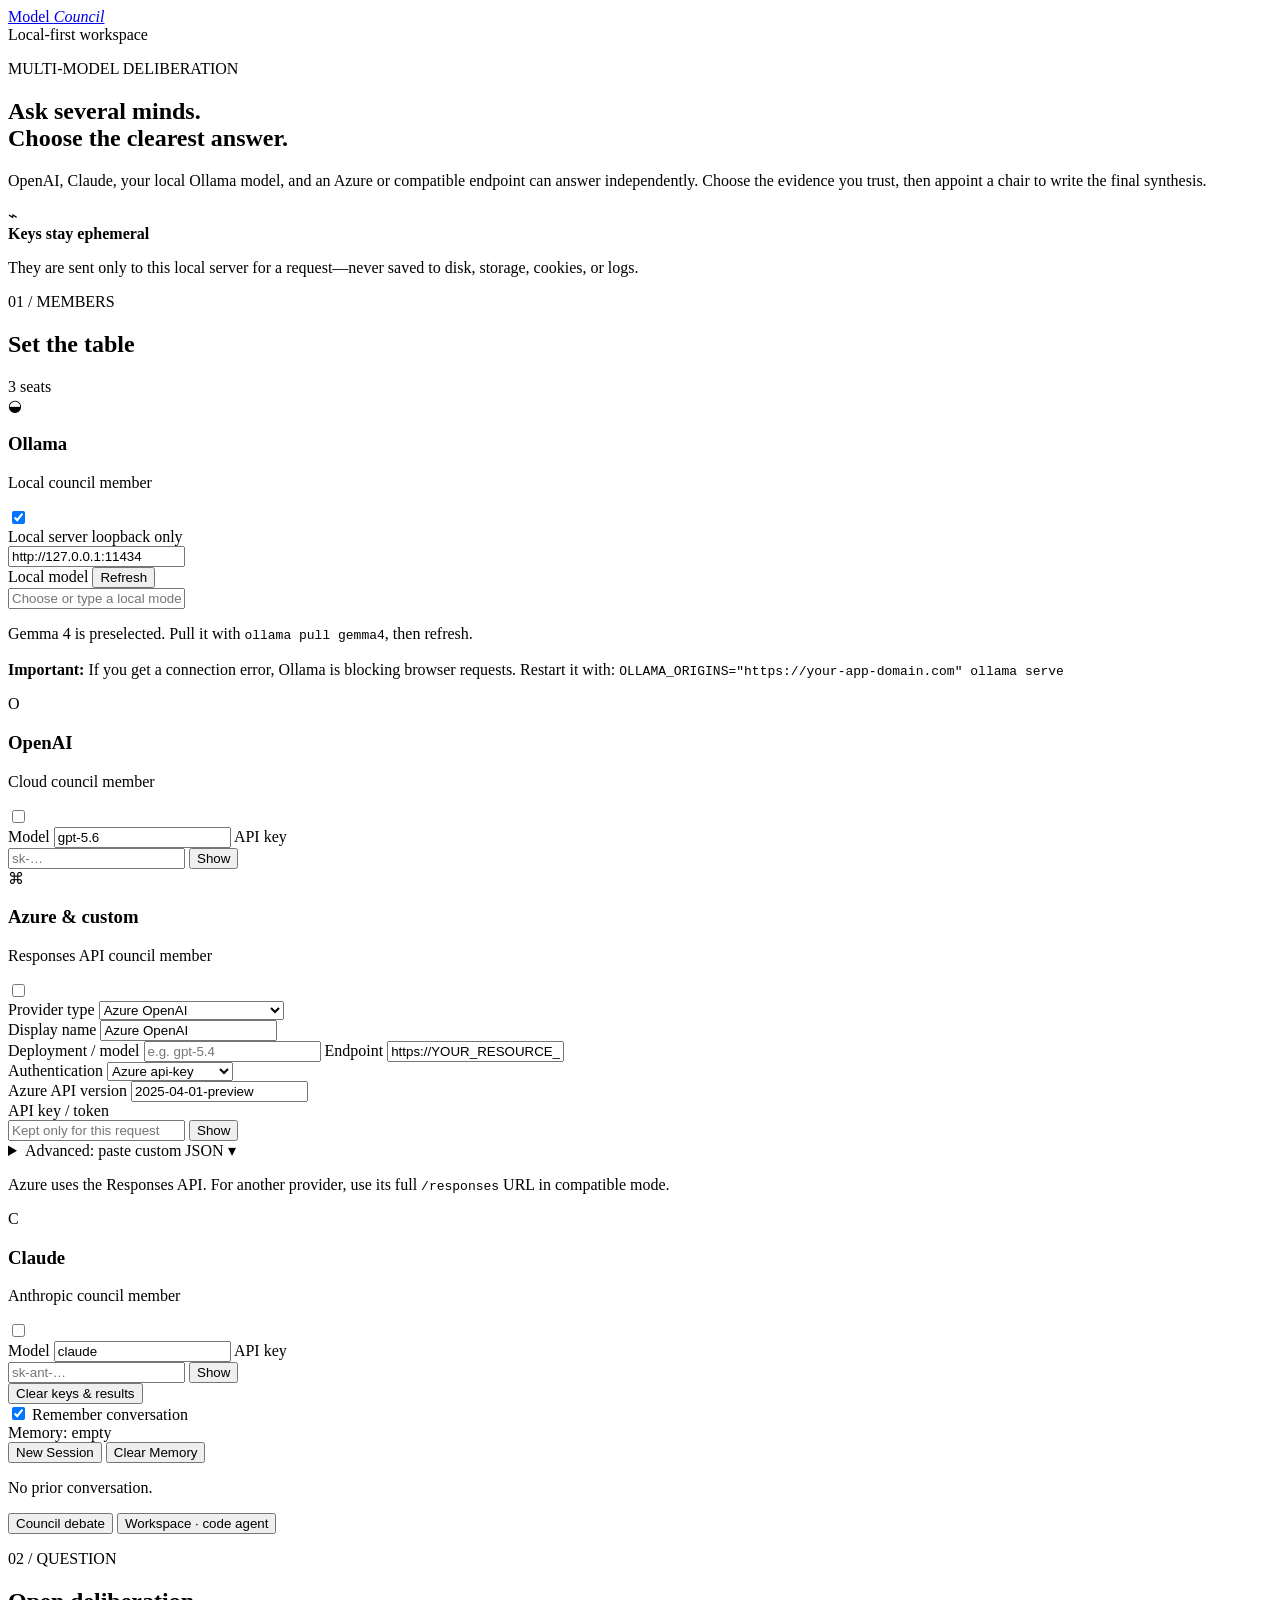
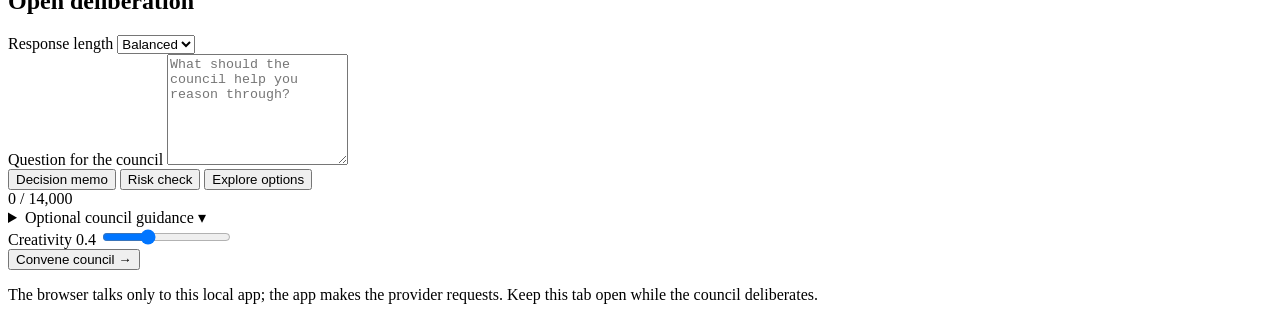
==== app/static/index.html @ 9ee93952 "Added workspace model where a local code agent edits a repo with human approval" ====
<!doctype html>
<html lang="en">
  <head>
    <meta charset="utf-8" />
    <meta name="viewport" content="width=device-width, initial-scale=1" />
    <meta
      name="description"
      content="Ask OpenAI, Claude, Ollama, and Azure or compatible Responses API models for independent answers, then let a chair synthesize them."
    />
    <title>Model Council</title>
    <link rel="stylesheet" href="/styles.css" />
  </head>
  <body>
    <div class="ambient ambient-one" aria-hidden="true"></div>
    <div class="ambient ambient-two" aria-hidden="true"></div>

    <main class="shell">
      <header class="topbar">
        <a class="brand" href="/" aria-label="Model Council home">
          <span class="brand-mark" aria-hidden="true">
            <span></span><span></span><span></span>
          </span>
          <span>Model <em>Council</em></span>
        </a>
        <div class="local-badge">
          <span class="pulse" aria-hidden="true"></span>
          Local-first workspace
        </div>
      </header>

      <section class="hero" aria-labelledby="page-title">
        <div>
          <p class="eyebrow">MULTI-MODEL DELIBERATION</p>
          <h1 id="page-title">Ask several minds.<br /><span>Choose the clearest answer.</span></h1>
          <p class="lede">
            OpenAI, Claude, your local Ollama model, and an Azure or compatible endpoint can answer independently. Choose the evidence you trust, then appoint a chair to write the final synthesis.
          </p>
        </div>
        <aside class="privacy-note" aria-label="Key handling notice">
          <span class="privacy-icon" aria-hidden="true">⌁</span>
          <div>
            <strong>Keys stay ephemeral</strong>
            <p>They are sent only to this local server for a request—never saved to disk, storage, cookies, or logs.</p>
          </div>
        </aside>
      </section>

      <section class="workspace" aria-label="Council workspace">
        <aside class="setup-panel">
          <div class="panel-heading">
            <div>
              <p class="eyebrow">01 / MEMBERS</p>
              <h2>Set the table</h2>
            </div>
            <span class="member-count" id="member-count">3 seats</span>
          </div>

          <div class="provider-stack">

            <article class="provider-card provider-ollama" data-provider-card="ollama">
              <div class="provider-head">
                <div class="provider-title">
                  <span class="provider-glyph ollama-glyph" aria-hidden="true">◒</span>
                  <div>
                    <h3>Ollama</h3>
                    <p>Local council member</p>
                  </div>
                </div>
                <label class="switch" aria-label="Enable Ollama">
                  <input id="ollama-enabled" type="checkbox" checked />
                  <span></span>
                </label>
              </div>
              <div class="inline-label-row">
                <label class="field-label" for="ollama-base-url">Local server</label>
                <span class="local-only">loopback only</span>
              </div>
              <input
                id="ollama-base-url"
                class="field-input field-input-small"
                value="http://127.0.0.1:11434"
                maxlength="300"
                inputmode="url"
                autocapitalize="off"
                spellcheck="false"
              />
              <div class="inline-label-row model-row">
                <label class="field-label" for="ollama-model">Local model</label>
                <button id="refresh-ollama" class="quiet-button" type="button">Refresh</button>
              </div>
              <input
                id="ollama-model"
                class="field-input"
                list="ollama-model-options"
                placeholder="Choose or type a local model"
                maxlength="200"
                autocapitalize="off"
                spellcheck="false"
              />
              <datalist id="ollama-model-options"></datalist>
              <p id="ollama-status" class="connection-note">
                Gemma 4 is preselected. Pull it with <code>ollama pull gemma4</code>, then refresh.<br><br>
                <strong>Important:</strong> If you get a connection error, Ollama is blocking browser requests. 
                Restart it with: <code>OLLAMA_ORIGINS="https://your-app-domain.com" ollama serve</code>
              </p>
            </article>
            <article class="provider-card provider-openai" data-provider-card="openai">
              <div class="provider-head">
                <div class="provider-title">
                  <span class="provider-glyph openai-glyph" aria-hidden="true">O</span>
                  <div>
                    <h3>OpenAI</h3>
                    <p>Cloud council member</p>
                  </div>
                </div>
                <label class="switch" aria-label="Enable OpenAI">
                  <input id="openai-enabled" type="checkbox" />
                  <span></span>
                </label>
              </div>
              <label class="field-label" for="openai-model">Model</label>
              <input id="openai-model" class="field-input" value="gpt-5.6" maxlength="200" spellcheck="false" />
              <label class="field-label" for="openai-key">API key</label>
              <div class="secret-field">
                <input
                  id="openai-key"
                  class="field-input"
                  type="password"
                  placeholder="sk-…"
                  autocomplete="off"
                  autocapitalize="off"
                  spellcheck="false"
                />
                <button class="reveal-secret" type="button" data-reveal="openai-key" aria-label="Show OpenAI API key">Show</button>
              </div>
            </article>

            <article class="provider-card provider-custom" data-provider-card="custom">
              <div class="provider-head">
                <div class="provider-title">
                  <span class="provider-glyph custom-glyph" aria-hidden="true">⌘</span>
                  <div>
                    <h3>Azure &amp; custom</h3>
                    <p>Responses API council member</p>
                  </div>
                </div>
                <label class="switch" aria-label="Enable Azure or custom provider">
                  <input id="custom-enabled" type="checkbox" />
                  <span></span>
                </label>
              </div>
              <div class="two-field-row">
                <div>
                  <label class="field-label" for="custom-mode">Provider type</label>
                  <select id="custom-mode" class="field-input">
                    <option value="azure">Azure OpenAI</option>
                    <option value="responses">Compatible Responses API</option>
                  </select>
                </div>
                <div>
                  <label class="field-label" for="custom-label">Display name</label>
                  <input id="custom-label" class="field-input" value="Azure OpenAI" maxlength="80" spellcheck="false" />
                </div>
              </div>
              <label class="field-label" for="custom-model">Deployment / model</label>
              <input id="custom-model" class="field-input" placeholder="e.g. gpt-5.4" maxlength="200" spellcheck="false" />
              <label class="field-label" for="custom-endpoint">Endpoint</label>
              <input
                id="custom-endpoint"
                class="field-input field-input-small"
                value="https://YOUR_RESOURCE_NAME.openai.azure.com/openai"
                maxlength="600"
                inputmode="url"
                autocapitalize="off"
                spellcheck="false"
              />
              <div class="two-field-row">
                <div>
                  <label class="field-label" for="custom-auth-type">Authentication</label>
                  <select id="custom-auth-type" class="field-input">
                    <option value="api-key">Azure api-key</option>
                    <option value="bearer">Bearer token</option>
                    <option value="none">No authentication</option>
                  </select>
                </div>
                <div>
                  <label class="field-label" for="custom-api-version">Azure API version</label>
                  <input id="custom-api-version" class="field-input" value="2025-04-01-preview" maxlength="120" spellcheck="false" />
                </div>
              </div>
              <label class="field-label" for="custom-key">API key / token</label>
              <div class="secret-field">
                <input id="custom-key" class="field-input" type="password" placeholder="Kept only for this request" autocomplete="off" autocapitalize="off" spellcheck="false" />
                <button class="reveal-secret" type="button" data-reveal="custom-key" aria-label="Show custom API key">Show</button>
              </div>
              <details class="custom-json">
                <summary>Advanced: paste custom JSON <span>▾</span></summary>
                <p>Apply an endpoint configuration with optional <code>headers</code> and <code>query_params</code>. It replaces the fields above only in this tab.</p>
                <textarea id="custom-json" class="guidance-textarea" rows="9" spellcheck="false" placeholder='{
  "label": "Azure production",
  "mode": "azure",
  "model": "my-deployment",
  "endpoint": "https://my-resource.openai.azure.com/openai",
  "auth_type": "api-key",
  "api_key": "",
  "query_params": { "api-version": "2025-04-01-preview" },
  "headers": {}
}'></textarea>
                <button id="apply-custom-json" class="quiet-button" type="button">Apply JSON configuration</button>
              </details>
              <p id="custom-status" class="connection-note">Azure uses the Responses API. For another provider, use its full <code>/responses</code> URL in compatible mode.</p>
            </article>

            <article class="provider-card provider-claude" data-provider-card="anthropic">
              <div class="provider-head">
                <div class="provider-title">
                  <span class="provider-glyph claude-glyph" aria-hidden="true">C</span>
                  <div>
                    <h3>Claude</h3>
                    <p>Anthropic council member</p>
                  </div>
                </div>
                <label class="switch" aria-label="Enable Claude">
                  <input id="anthropic-enabled" type="checkbox" />
                  <span></span>
                </label>
              </div>
              <label class="field-label" for="anthropic-model">Model</label>
              <input id="anthropic-model" class="field-input" value="claude" maxlength="200" spellcheck="false" />
              <label class="field-label" for="anthropic-key">API key</label>
              <div class="secret-field">
                <input
                  id="anthropic-key"
                  class="field-input"
                  type="password"
                  placeholder="sk-ant-…"
                  autocomplete="off"
                  autocapitalize="off"
                  spellcheck="false"
                />
                <button class="reveal-secret" type="button" data-reveal="anthropic-key" aria-label="Show Claude API key">Show</button>
              </div>
            </article>

          </div>

          <button id="clear-session" class="clear-button" type="button">Clear keys &amp; results</button>

          <div class="memory-panel">
            <div class="memory-header">
              <div class="memory-toggle-wrapper">
                <label class="switch" aria-label="Enable conversation memory">
                  <input id="memory-enabled" type="checkbox" checked />
                  <span></span>
                </label>
                <span class="memory-toggle-label">Remember conversation</span>
              </div>
              <span id="memory-badge" class="memory-badge">Memory: empty</span>
            </div>
            <div class="memory-actions">
              <button id="new-session-btn" class="quiet-button" type="button">New Session</button>
              <button id="clear-memory-btn" class="quiet-button" type="button">Clear Memory</button>
            </div>
            <div id="memory-history" class="memory-history">
              <p class="muted">No prior conversation.</p>
            </div>
          </div>
        </aside>

        <section class="deliberation-panel">
          <div class="mode-tabs" role="tablist" aria-label="Workspace mode">
            <button id="mode-council" class="mode-tab is-active" type="button" role="tab" aria-selected="true">Council debate</button>
            <button id="mode-workspace" class="mode-tab" type="button" role="tab" aria-selected="false">Workspace · code agent</button>
          </div>

          <div id="council-mode">
          <div class="panel-heading prompt-heading">
            <div>
              <p class="eyebrow">02 / QUESTION</p>
              <h2>Open deliberation</h2>
            </div>
            <div class="response-controls">
              <label for="response-length">Response length</label>
              <select id="response-length" aria-label="Response length">
                <option value="700">Brief</option>
                <option value="1200" selected>Balanced</option>
                <option value="2200">Detailed</option>
              </select>
            </div>
          </div>

          <label class="sr-only" for="question">Question for the council</label>
          <textarea
            id="question"
            rows="7"
            maxlength="14000"
            placeholder="What should the council help you reason through?"
          ></textarea>
          <div class="composer-meta">
            <div class="prompt-ideas" aria-label="Prompt ideas">
              <button class="idea-chip" type="button" data-prompt="Compare the strongest arguments for and against this decision, then recommend a path.">Decision memo</button>
              <button class="idea-chip" type="button" data-prompt="Identify the risks, assumptions, and blind spots in this plan.">Risk check</button>
              <button class="idea-chip" type="button" data-prompt="Generate three approaches, compare their trade-offs, and suggest the best fit.">Explore options</button>
            </div>
            <span id="question-count">0 / 14,000</span>
          </div>

          <details class="guidance">
            <summary>Optional council guidance <span>▾</span></summary>
            <label class="sr-only" for="system-prompt">Optional council guidance</label>
            <textarea
              id="system-prompt"
              class="guidance-textarea"
              rows="3"
              maxlength="4000"
              placeholder="For example: focus on practical trade-offs, cite uncertainty, and write for an engineering leader."
            ></textarea>
          </details>

          <div class="action-row">
            <div class="creativity-control">
              <label for="temperature">Creativity <output id="temperature-value" for="temperature">0.4</output></label>
              <input id="temperature" type="range" min="0" max="1.2" step="0.1" value="0.4" />
            </div>
            <button id="cancel-council" class="danger-button" type="button" hidden>
                <span class="stop-icon" aria-hidden="true"></span>
                <span class="button-label">Stop council</span>
            </button>
            <button id="ask-council" class="primary-button" type="button">
              <span class="button-label">Convene council</span>
              <span class="button-arrow" aria-hidden="true">→</span>
            </button>
          </div>
          <p class="local-disclosure">The browser talks only to this local app; the app makes the provider requests. Keep this tab open while the council deliberates.</p>

          <section id="results-section" class="results-section" aria-live="polite" hidden>
            <div class="results-heading">
              <div>
                <p class="eyebrow">03 / TESTIMONY</p>
                <h2>Independent answers</h2>
              </div>
              <span id="round-time" class="round-time"></span>
            </div>
            <div id="member-results" class="member-results"></div>

            <section id="synthesis-section" class="synthesis-section" hidden>
              <div class="synthesis-heading">
                <div>
                  <p class="eyebrow">04 / CHAIR</p>
                  <h2>Write the synthesis</h2>
                  <p>Selected testimony is passed to the chair as reference material, not instructions.</p>
                </div>
                <div class="chair-controls">
                  <label for="moderator">Chair</label>
                  <select id="moderator" aria-label="Select the council chair"></select>
                  <button id="synthesize" class="secondary-button" type="button">Synthesize</button>
                </div>
              </div>
              <p id="selection-note" class="selection-note"></p>
              <article id="final-answer" class="final-answer" hidden>
                <div class="final-answer-head">
                  <div>
                    <span class="final-kicker">COUNCIL FINDING</span>
                    <h3 id="final-title">Final synthesis</h3>
                  </div>
                  <div class="footer-actions">
                    <button id="expand-final" class="expand-button" type="button">Expand</button>
                    <button id="copy-final" class="copy-button" type="button">Copy</button>
                  </div>
                </div>
                <p id="final-meta" class="result-meta"></p>
                <div id="final-text" class="answer-text"></div>
              </article>
            </section>
          </section>
          </div><!-- /council-mode -->

          <div id="workspace-mode" hidden>
            <div class="panel-heading prompt-heading">
              <div>
                <p class="eyebrow">02 / WORKSPACE</p>
                <h2>On-device code agent</h2>
              </div>
              <div class="root-picker">
                <label class="root-picker-label" for="workspace-root-select">Root</label>
                <select id="workspace-root-select" class="root-select" title="Sandboxed workspace root"></select>
              </div>
            </div>
            <p class="workspace-disclosure">
              A local Ollama model explores the sandboxed folder below and writes code. Every
              file change and every command waits for your explicit approval, and
              <strong>Stop</strong> halts the run at the next step boundary.
            </p>

            <div class="workspace-grid">
              <div class="workspace-files">
                <div class="workspace-files-bar">
                  <button id="load-tree" class="quiet-button" type="button">Load file tree</button>
                  <input
                    id="workspace-search"
                    class="field-input field-input-small"
                    placeholder="Search the codebase…"
                    maxlength="300"
                    autocapitalize="off"
                    spellcheck="false"
                  />
                  <button id="run-search" class="quiet-button" type="button">Find</button>
                </div>
                <div id="workspace-tree" class="workspace-tree" aria-label="File tree">
                  <p class="muted">No file tree loaded yet.</p>
                </div>
                <div id="file-viewer" class="file-viewer" hidden>
                  <div class="file-viewer-head">
                    <span id="file-viewer-path" class="file-viewer-path"></span>
                    <span id="file-viewer-meta" class="file-viewer-meta"></span>
                  </div>
                  <pre id="file-viewer-code" class="file-viewer-code" tabindex="0"></pre>
                </div>
              </div>

              <div class="workspace-task">
                <label class="field-label" for="code-task">Task for the coder agent</label>
                <textarea
                  id="code-task"
                  rows="4"
                  maxlength="14000"
                  placeholder="e.g. Add a workspace stats endpoint that returns file count and total lines, with a pytest test."
                ></textarea>
                <div class="workspace-task-meta">
                  <label class="agent-steps-label" for="agent-max-steps">Max steps
                    <select id="agent-max-steps" class="field-input">
                      <option value="10">10</option>
                      <option value="20" selected>20</option>
                      <option value="30">30</option>
                      <option value="40">40</option>
                    </select>
                  </label>
                  <span class="muted">Uses your local Ollama model — pick one in the members panel (e.g. <code>qwen3-coder:30b</code>).</span>
                </div>
                <div class="action-row">
                  <button id="cancel-agent" class="danger-button" type="button" hidden>
                    <span class="stop-icon" aria-hidden="true"></span>
                    <span class="button-label">Stop agent</span>
                  </button>
                  <button id="run-agent" class="primary-button" type="button">
                    <span class="button-label">Run coder agent</span>
                    <span class="button-arrow" aria-hidden="true">→</span>
                  </button>
                </div>

                <section id="agent-activity" class="agent-activity" aria-live="polite" hidden>
                  <div class="agent-activity-head">
                    <div>
                      <p class="eyebrow">03 / AGENT RUN</p>
                      <h3 id="agent-run-title">Agent run</h3>
                    </div>
                    <span id="agent-status" class="result-status status-pending">Working</span>
                  </div>
                  <details id="agent-stream" class="agent-stream">
                    <summary>Raw model output <span>▾</span></summary>
                    <pre id="agent-stream-text" class="agent-stream-text"></pre>
                  </details>
                  <div id="agent-feed" class="agent-feed"></div>
                  <div id="agent-summary-card" class="final-answer agent-summary" hidden>
                    <span class="final-kicker">AGENT RESULT</span>
                    <div id="agent-summary-text" class="answer-text"></div>
                  </div>
                </section>
              </div>
            </div>
          </div><!-- /workspace-mode -->
        </section>
      </section>
    </main>

    <div id="toast" class="toast" role="status" aria-live="polite" hidden></div>

    <!-- Expand Modal -->
    <div id="expand-modal" class="modal-overlay" hidden>
      <div class="modal-content">
        <div class="modal-header">
          <div>
            <span class="final-kicker" id="modal-kicker"></span>
            <h3 id="modal-title"></h3>
          </div>
          <div class="footer-actions">
            <button id="modal-copy" class="copy-button" type="button">Copy</button>
            <button id="modal-close" class="copy-button" type="button">Close</button>
          </div>
        </div>
        <p id="modal-meta" class="result-meta"></p>
        <div id="modal-text" class="answer-text modal-text-body"></div>
      </div>
    </div>

    <template id="member-template">
      <article class="member-result">
        <div class="member-result-head">
          <div class="member-name-row">
            <span class="member-dot" aria-hidden="true"></span>
            <div>
              <h3 class="member-name"></h3>
              <p class="member-model"></p>
            </div>
          </div>
          <span class="result-status"></span>
        </div>
        <div class="member-result-body">
          <p class="result-meta"></p>
          <div class="answer-text"></div>
          <p class="result-detail"></p>
        </div>
        <footer class="member-result-footer">
          <label class="include-control">
            <input class="include-member" type="checkbox" />
            <span>Include in synthesis</span>
          </label>
          <div class="footer-actions">
            <button class="expand-button" type="button">Expand</button>
            <button class="copy-button" type="button">Copy</button>
          </div>
        </footer>
      </article>
    </template>

    <script src="/app.js" defer></script>
  </body>
</html>
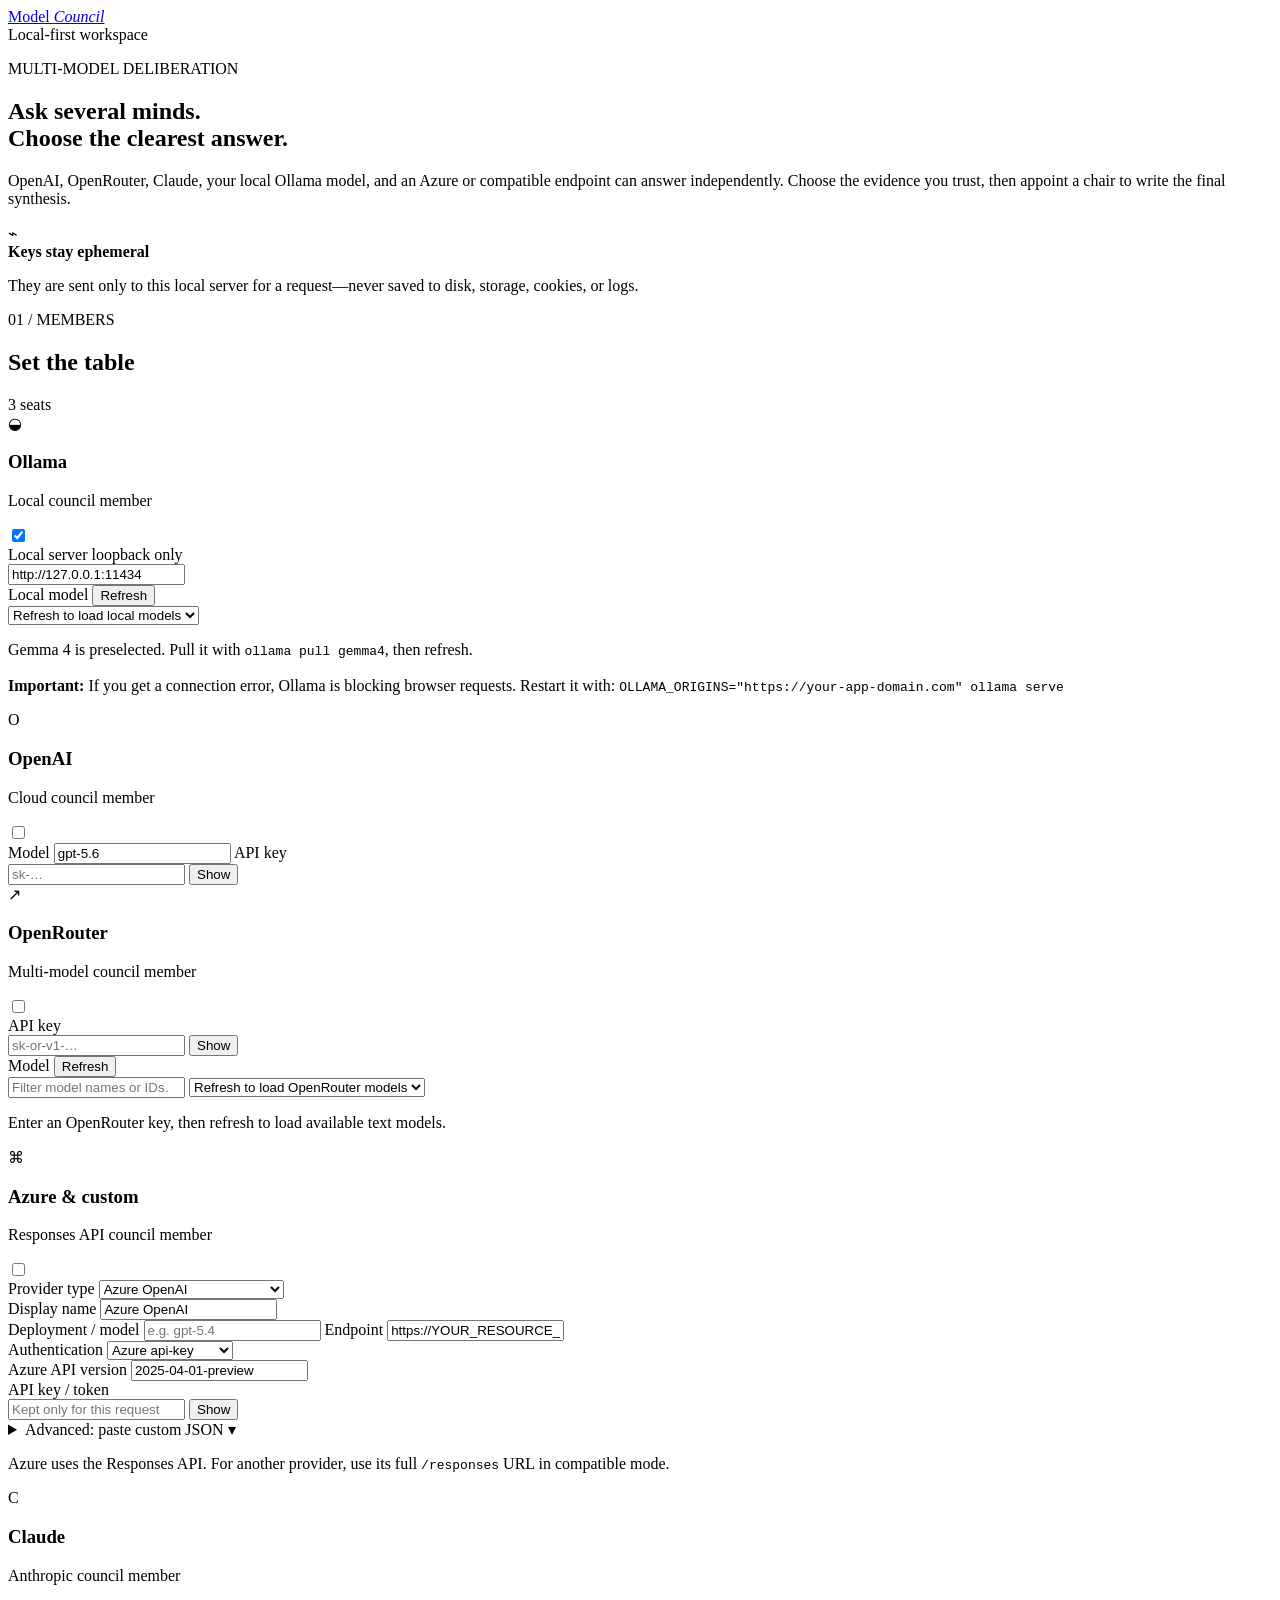
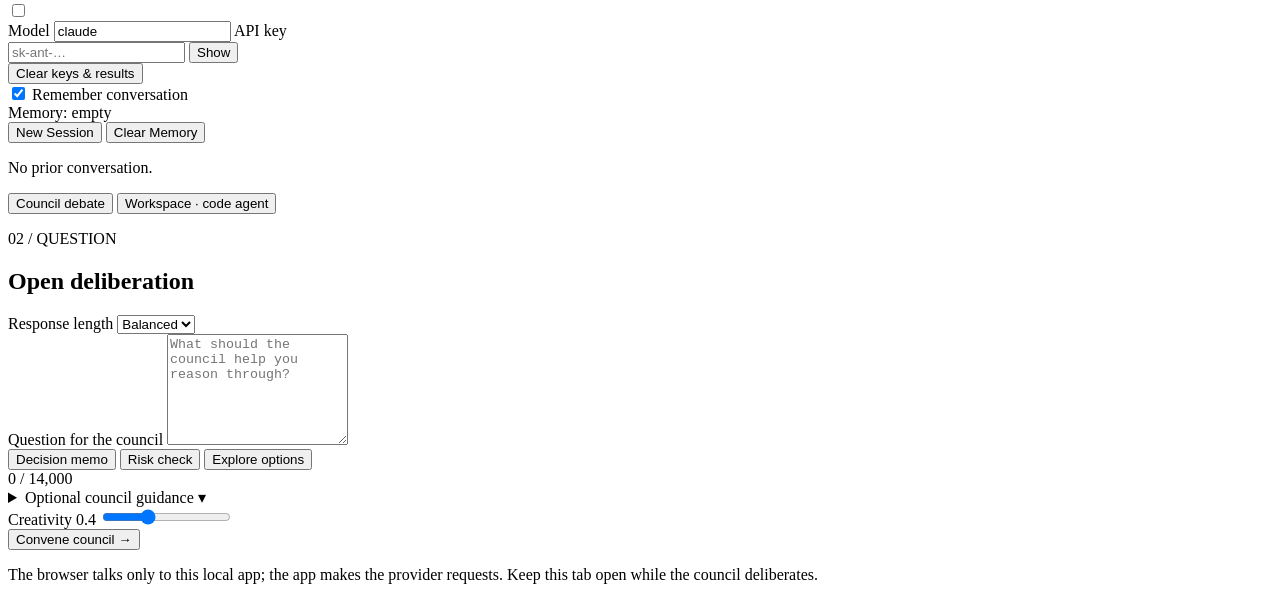
==== commit e70c2dbc: "Improve workspace UI and expanded provider support i.e openrouter" ====
--- a/app/static/index.html
+++ b/app/static/index.html
@@ -33,7 +33,7 @@
           <p class="eyebrow">MULTI-MODEL DELIBERATION</p>
           <h1 id="page-title">Ask several minds.<br /><span>Choose the clearest answer.</span></h1>
           <p class="lede">
-            OpenAI, Claude, your local Ollama model, and an Azure or compatible endpoint can answer independently. Choose the evidence you trust, then appoint a chair to write the final synthesis.
+            OpenAI, OpenRouter, Claude, your local Ollama model, and an Azure or compatible endpoint can answer independently. Choose the evidence you trust, then appoint a chair to write the final synthesis.
           </p>
         </div>
         <aside class="privacy-note" aria-label="Key handling notice">
@@ -55,7 +55,7 @@
             <span class="member-count" id="member-count">3 seats</span>
           </div>
 
-          <div class="provider-stack">
+          <div id="enabled-provider-stack" class="provider-stack">
 
             <article class="provider-card provider-ollama" data-provider-card="ollama">
               <div class="provider-head">
@@ -88,16 +88,13 @@
                 <label class="field-label" for="ollama-model">Local model</label>
                 <button id="refresh-ollama" class="quiet-button" type="button">Refresh</button>
               </div>
-              <input
+              <select
                 id="ollama-model"
                 class="field-input"
-                list="ollama-model-options"
-                placeholder="Choose or type a local model"
-                maxlength="200"
-                autocapitalize="off"
-                spellcheck="false"
-              />
-              <datalist id="ollama-model-options"></datalist>
+                aria-label="Local model"
+              >
+                <option value="">Refresh to load local models</option>
+              </select>
               <p id="ollama-status" class="connection-note">
                 Gemma 4 is preselected. Pull it with <code>ollama pull gemma4</code>, then refresh.<br><br>
                 <strong>Important:</strong> If you get a connection error, Ollama is blocking browser requests. 
@@ -133,6 +130,36 @@
                 />
                 <button class="reveal-secret" type="button" data-reveal="openai-key" aria-label="Show OpenAI API key">Show</button>
               </div>
+            </article>
+
+            <article class="provider-card provider-openrouter" data-provider-card="openrouter">
+              <div class="provider-head">
+                <div class="provider-title">
+                  <span class="provider-glyph openrouter-glyph" aria-hidden="true">↗</span>
+                  <div>
+                    <h3>OpenRouter</h3>
+                    <p>Multi-model council member</p>
+                  </div>
+                </div>
+                <label class="switch" aria-label="Enable OpenRouter">
+                  <input id="openrouter-enabled" type="checkbox" />
+                  <span></span>
+                </label>
+              </div>
+              <label class="field-label" for="openrouter-key">API key</label>
+              <div class="secret-field">
+                <input id="openrouter-key" class="field-input" type="password" placeholder="sk-or-v1-…" autocomplete="off" autocapitalize="off" spellcheck="false" />
+                <button class="reveal-secret" type="button" data-reveal="openrouter-key" aria-label="Show OpenRouter API key">Show</button>
+              </div>
+              <div class="inline-label-row model-row">
+                <label class="field-label" for="openrouter-model">Model</label>
+                <button id="refresh-openrouter" class="quiet-button" type="button">Refresh</button>
+              </div>
+              <input id="openrouter-model-search" class="field-input field-input-small" type="search" placeholder="Filter model names or IDs…" aria-label="Filter OpenRouter models" />
+              <select id="openrouter-model" class="field-input" aria-label="OpenRouter model">
+                <option value="">Refresh to load OpenRouter models</option>
+              </select>
+              <p id="openrouter-status" class="connection-note">Enter an OpenRouter key, then refresh to load available text models.</p>
             </article>
 
             <article class="provider-card provider-custom" data-provider-card="custom">
@@ -244,6 +271,11 @@
 
           </div>
 
+          <details id="disabled-provider-details" class="disabled-provider-details" hidden>
+            <summary>Show disabled providers <span id="disabled-provider-count">0</span><span aria-hidden="true">▾</span></summary>
+            <div id="disabled-provider-stack" class="provider-stack"></div>
+          </details>
+
           <button id="clear-session" class="clear-button" type="button">Clear keys &amp; results</button>
 
           <div class="memory-panel">
@@ -379,7 +411,7 @@
             <div class="panel-heading prompt-heading">
               <div>
                 <p class="eyebrow">02 / WORKSPACE</p>
-                <h2>On-device code agent</h2>
+                <h2>Workspace code agent</h2>
               </div>
               <div class="root-picker">
                 <label class="root-picker-label" for="workspace-root-select">Root</label>
@@ -387,8 +419,8 @@
               </div>
             </div>
             <p class="workspace-disclosure">
-              A local Ollama model explores the sandboxed folder below and writes code. Every
-              file change and every command waits for your explicit approval, and
+              Choose one enabled provider for the full coding run. Cloud providers receive task
+              and workspace context. Every file change and command waits for your explicit approval, and
               <strong>Stop</strong> halts the run at the next step boundary.
             </p>
 
@@ -427,6 +459,11 @@
                   placeholder="e.g. Add a workspace stats endpoint that returns file count and total lines, with a pytest test."
                 ></textarea>
                 <div class="workspace-task-meta">
+                  <label class="agent-steps-label" for="agent-provider">Agent model
+                    <select id="agent-provider" class="field-input">
+                      <option value="">Choose an enabled provider</option>
+                    </select>
+                  </label>
                   <label class="agent-steps-label" for="agent-max-steps">Max steps
                     <select id="agent-max-steps" class="field-input">
                       <option value="10">10</option>
@@ -435,7 +472,7 @@
                       <option value="40">40</option>
                     </select>
                   </label>
-                  <span class="muted">Uses your local Ollama model — pick one in the members panel (e.g. <code>qwen3-coder:30b</code>).</span>
+                  <span class="muted">One enabled provider handles the plan and every coding step in each run.</span>
                 </div>
                 <div class="action-row">
                   <button id="cancel-agent" class="danger-button" type="button" hidden>
@@ -525,4 +562,4 @@
 
     <script src="/app.js" defer></script>
   </body>
-</html>+</html>
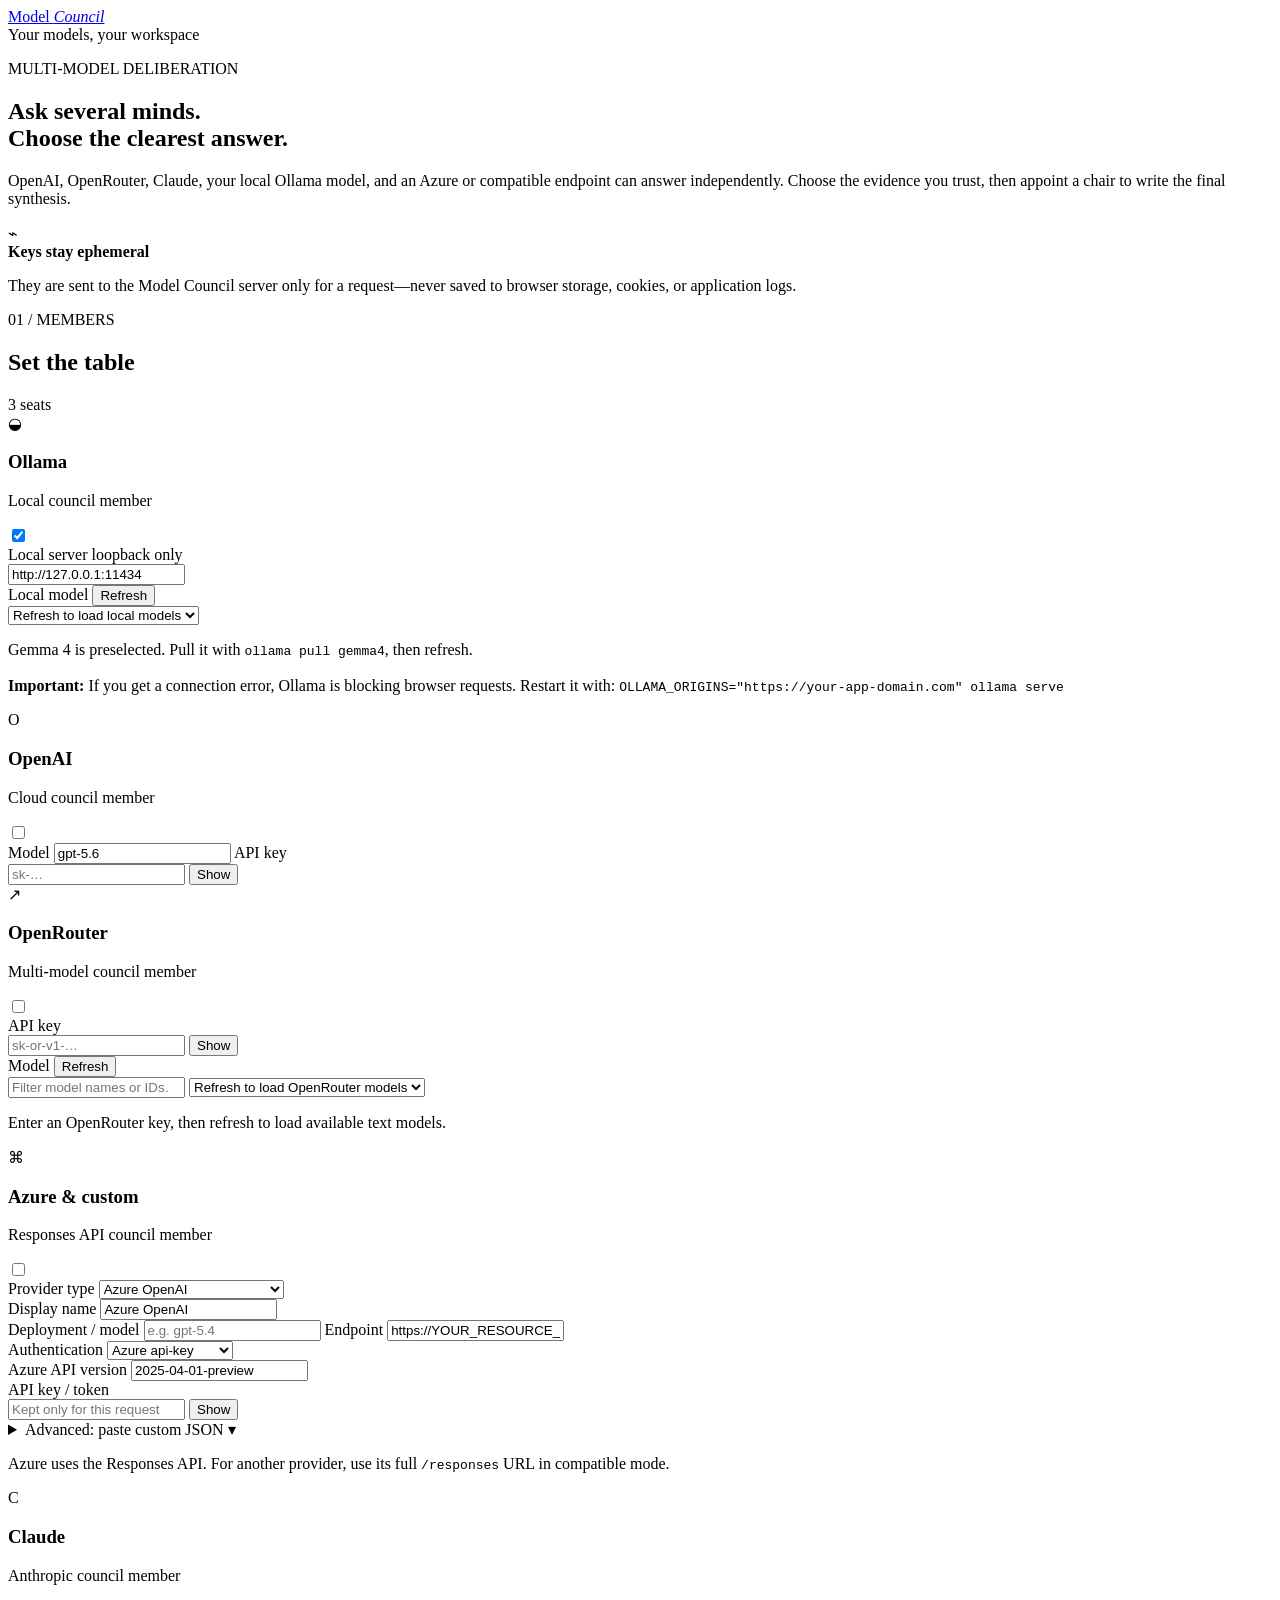
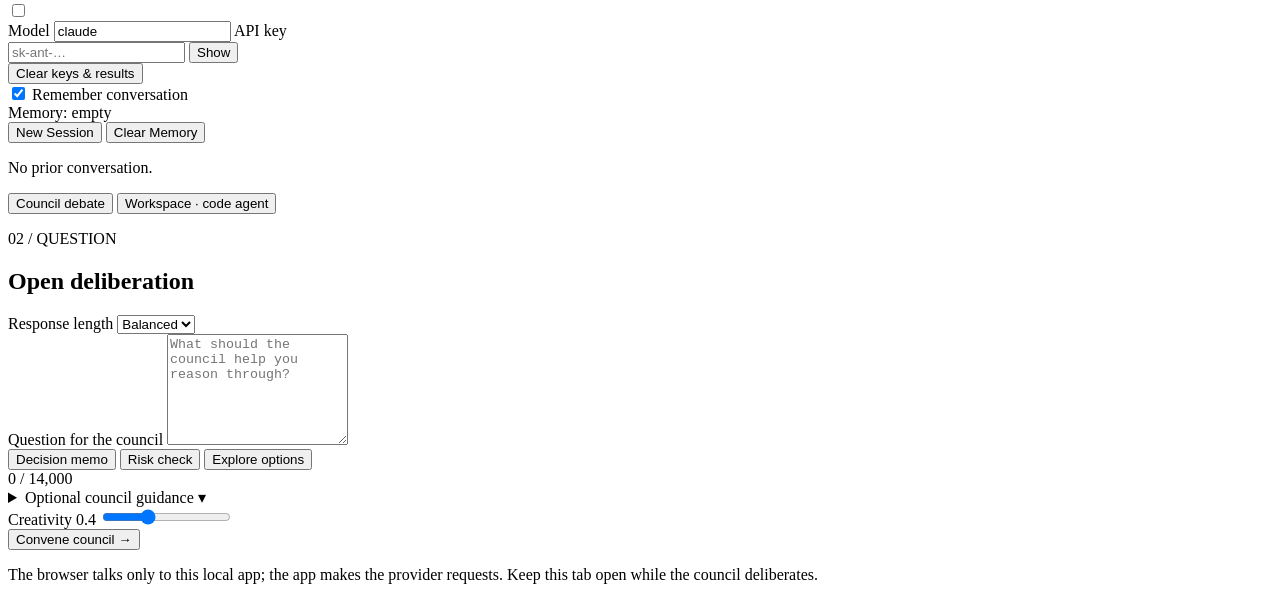
==== commit 398c2136: "Plan management with approve, discard, resume, or reject Full access toggle now runs allowlist comma" ====
--- a/app/static/index.html
+++ b/app/static/index.html
@@ -24,7 +24,7 @@
         </a>
         <div class="local-badge">
           <span class="pulse" aria-hidden="true"></span>
-          Local-first workspace
+            Your models, your workspace
         </div>
       </header>
 
@@ -40,7 +40,7 @@
           <span class="privacy-icon" aria-hidden="true">⌁</span>
           <div>
             <strong>Keys stay ephemeral</strong>
-            <p>They are sent only to this local server for a request—never saved to disk, storage, cookies, or logs.</p>
+            <p>They are sent to the Model Council server only for a request—never saved to browser storage, cookies, or application logs.</p>
           </div>
         </aside>
       </section>
@@ -414,13 +414,26 @@
                 <h2>Workspace code agent</h2>
               </div>
               <div class="root-picker">
-                <label class="root-picker-label" for="workspace-root-select">Root</label>
-                <select id="workspace-root-select" class="root-select" title="Sandboxed workspace root"></select>
+                <label class="root-picker-label" for="companion-code">Local folder</label>
+                <div class="companion-controls">
+                  <input id="companion-code" class="field-input field-input-small" type="password" autocomplete="off" placeholder="Companion pairing code" aria-label="Local companion pairing code" />
+                  <button id="pair-companion" class="quiet-button" type="button">Pair</button>
+                  <button id="pick-local-folder" class="quiet-button" type="button" disabled>Select folder</button>
+                </div>
+                <span id="companion-status" class="connection-note">Local companion not connected</span>
+                <div class="server-root-controls">
+                  <label class="root-picker-label" for="workspace-root-select">Server workspace (fallback)</label>
+                  <select id="workspace-root-select" class="root-select" title="Server workspace root"></select>
+                  <button id="use-server-workspace" class="quiet-button" type="button">Use server folder</button>
+                </div>
+                <span id="workspace-selected-root" class="muted" aria-live="polite">No folder selected</span>
               </div>
             </div>
             <p class="workspace-disclosure">
               Choose one enabled provider for the full coding run. Cloud providers receive task
-              and workspace context. Every file change and command waits for your explicit approval, and
+              and workspace context. With the local companion, files and commands stay on your computer;
+              the selected model still receives the context needed for the task. Approving the plan
+              pre-approves its listed files and commands. Other changes and commands wait for your approval.
               <strong>Stop</strong> halts the run at the next step boundary.
             </p>
 
@@ -474,6 +487,20 @@
                   </label>
                   <span class="muted">One enabled provider handles the plan and every coding step in each run.</span>
                 </div>
+                <div class="agent-mode-controls" aria-label="Agent approval modes">
+                  <span class="agent-mode-label" id="plan-mode-label">Plan mode: on</span>
+                  <button id="full-access-toggle" class="quiet-button" type="button" aria-pressed="false">Full access: off</button>
+                  <span class="muted">Full access auto-runs ordinary allowlisted commands. Network and outside-folder commands still ask; destructive commands remain blocked.</span>
+                </div>
+                <section id="pending-plan-card" class="pending-plan-card" hidden aria-live="polite">
+                  <strong>Paused plan needs a decision</strong>
+                  <p id="pending-plan-summary"></p>
+                  <div class="confirm-row">
+                    <button id="pending-plan-approve" class="confirm-approve" type="button">Approve & resume</button>
+                    <button id="pending-plan-reject" class="confirm-reject" type="button">Reject</button>
+                    <button id="pending-plan-discard" class="quiet-button" type="button">Discard</button>
+                  </div>
+                </section>
                 <div class="action-row">
                   <button id="cancel-agent" class="danger-button" type="button" hidden>
                     <span class="stop-icon" aria-hidden="true"></span>
@@ -499,8 +526,14 @@
                   </details>
                   <div id="agent-feed" class="agent-feed"></div>
                   <div id="agent-summary-card" class="final-answer agent-summary" hidden>
-                    <span class="final-kicker">AGENT RESULT</span>
-                    <div id="agent-summary-text" class="answer-text"></div>
+                    <div class="agent-summary-head">
+                      <div>
+                        <span class="final-kicker">AGENT RESULT</span>
+                        <h3>Run summary</h3>
+                      </div>
+                    </div>
+                    <div id="agent-summary-text" class="answer-text agent-summary-text"></div>
+                    <div id="agent-summary-meta" class="agent-summary-meta" aria-label="Run details"></div>
                   </div>
                 </section>
               </div>
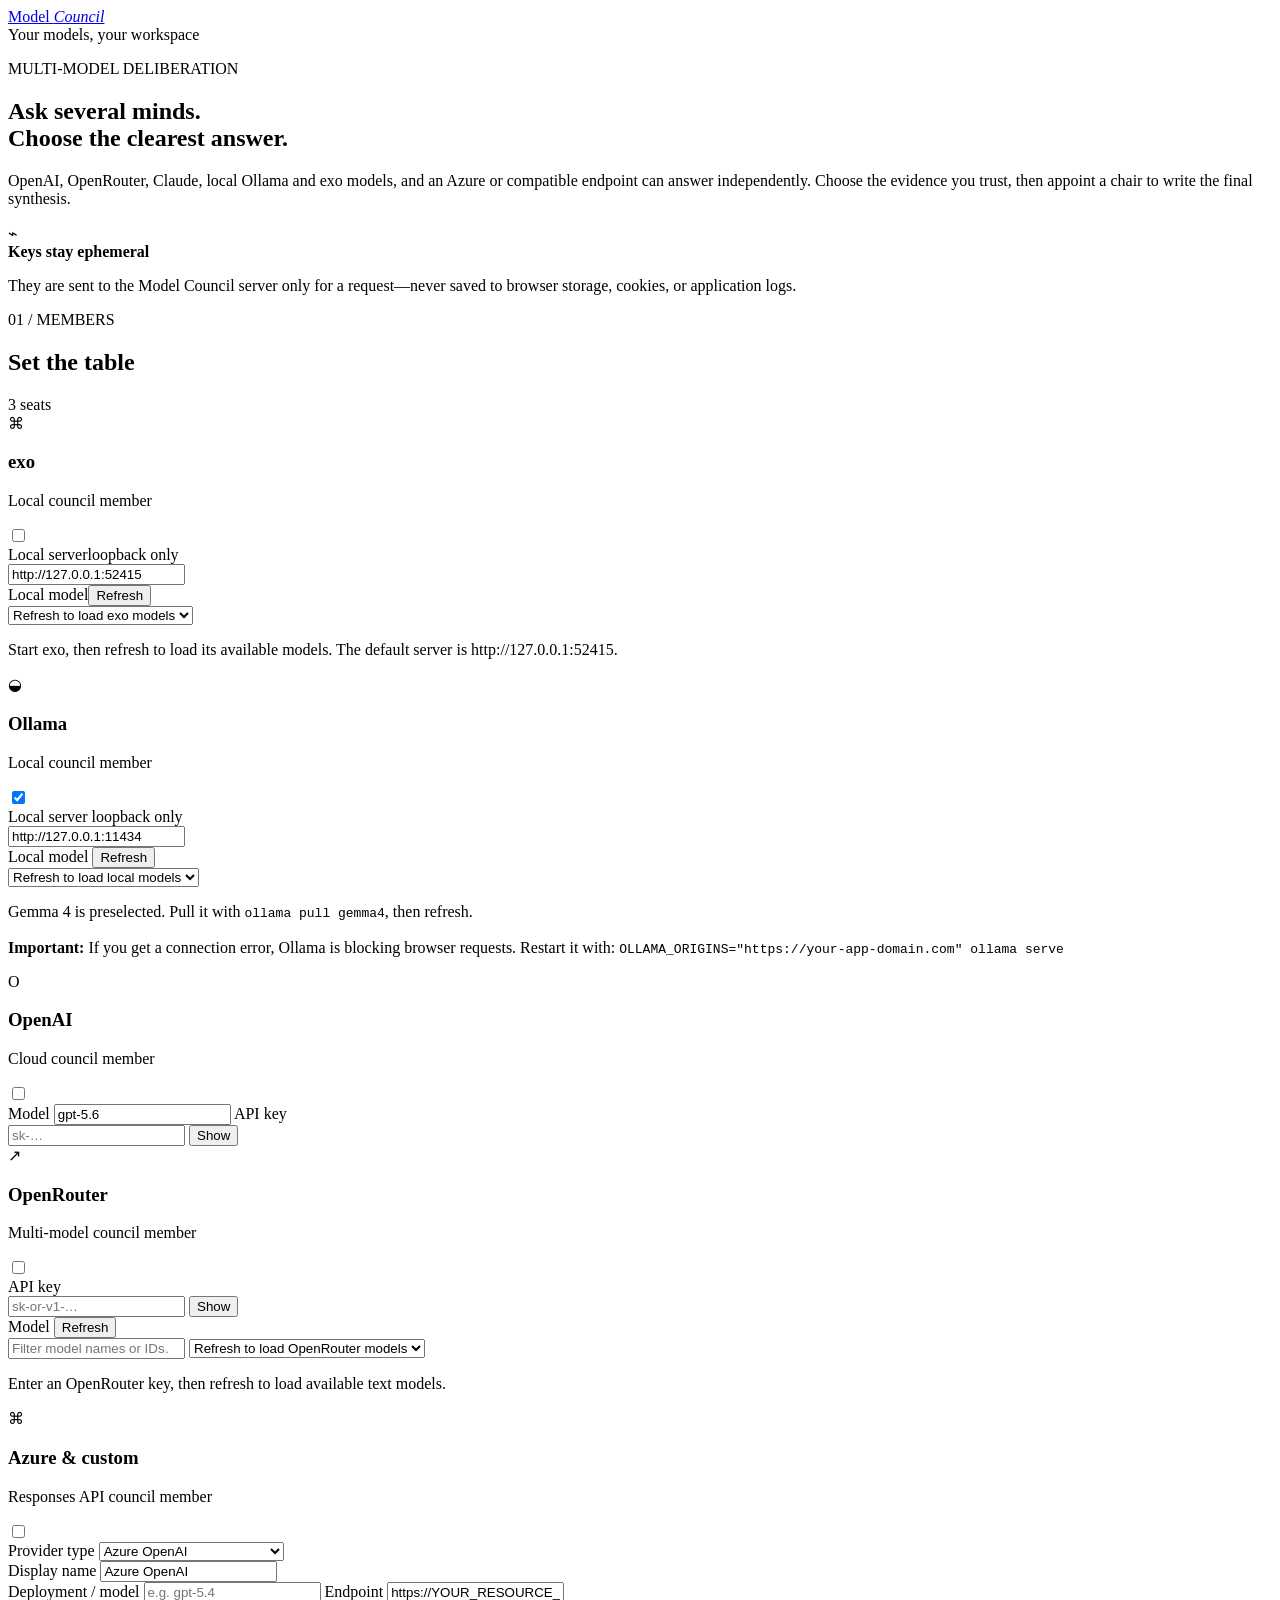
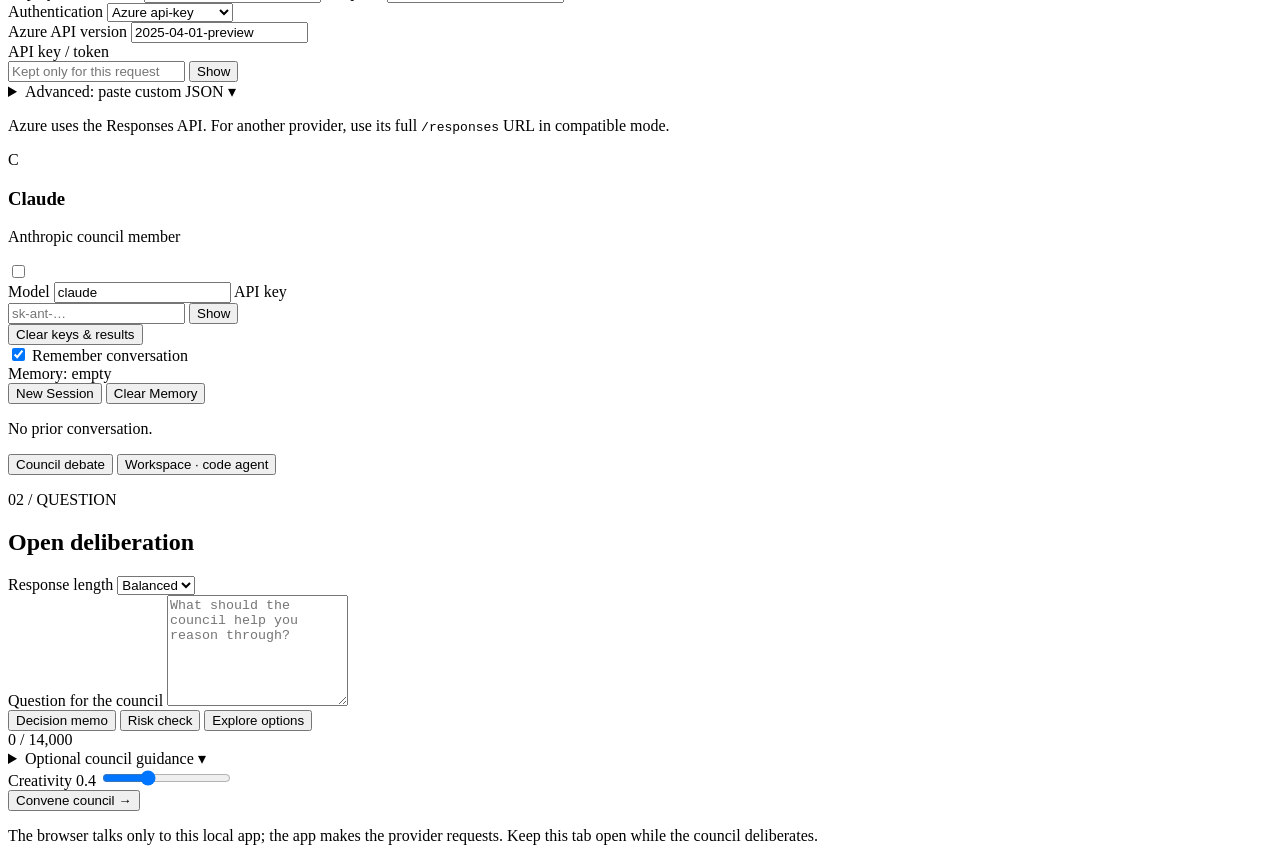
==== commit ab163a13: "feat: integrate exo local models and enhance coding agent controls Integrate exo as a local model pr" ====
--- a/app/static/index.html
+++ b/app/static/index.html
@@ -5,7 +5,7 @@
     <meta name="viewport" content="width=device-width, initial-scale=1" />
     <meta
       name="description"
-      content="Ask OpenAI, Claude, Ollama, and Azure or compatible Responses API models for independent answers, then let a chair synthesize them."
+      content="Ask OpenAI, Claude, Ollama, exo, and Azure or compatible Responses API models for independent answers, then let a chair synthesize them."
     />
     <title>Model Council</title>
     <link rel="stylesheet" href="/styles.css" />
@@ -33,7 +33,7 @@
           <p class="eyebrow">MULTI-MODEL DELIBERATION</p>
           <h1 id="page-title">Ask several minds.<br /><span>Choose the clearest answer.</span></h1>
           <p class="lede">
-            OpenAI, OpenRouter, Claude, your local Ollama model, and an Azure or compatible endpoint can answer independently. Choose the evidence you trust, then appoint a chair to write the final synthesis.
+            OpenAI, OpenRouter, Claude, local Ollama and exo models, and an Azure or compatible endpoint can answer independently. Choose the evidence you trust, then appoint a chair to write the final synthesis.
           </p>
         </div>
         <aside class="privacy-note" aria-label="Key handling notice">
@@ -57,6 +57,17 @@
 
           <div id="enabled-provider-stack" class="provider-stack">
 
+            <article class="provider-card provider-exo" data-provider-card="exo">
+              <div class="provider-head">
+                <div class="provider-title"><span class="provider-glyph" aria-hidden="true">⌘</span><div><h3>exo</h3><p>Local council member</p></div></div>
+                <label class="switch" aria-label="Enable exo"><input id="exo-enabled" type="checkbox" /><span></span></label>
+              </div>
+              <div class="inline-label-row"><label class="field-label" for="exo-base-url">Local server</label><span class="local-only">loopback only</span></div>
+              <input id="exo-base-url" class="field-input field-input-small" value="http://127.0.0.1:52415" maxlength="300" inputmode="url" autocapitalize="off" spellcheck="false" />
+              <div class="inline-label-row model-row"><label class="field-label" for="exo-model">Local model</label><button id="refresh-exo" class="quiet-button" type="button">Refresh</button></div>
+              <select id="exo-model" class="field-input" aria-label="exo model"><option value="">Refresh to load exo models</option></select>
+              <p id="exo-status" class="connection-note">Start exo, then refresh to load its available models. The default server is http://127.0.0.1:52415.</p>
+            </article>
             <article class="provider-card provider-ollama" data-provider-card="ollama">
               <div class="provider-head">
                 <div class="provider-title">
@@ -489,8 +500,8 @@
                 </div>
                 <div class="agent-mode-controls" aria-label="Agent approval modes">
                   <span class="agent-mode-label" id="plan-mode-label">Plan mode: on</span>
-                  <button id="full-access-toggle" class="quiet-button" type="button" aria-pressed="false">Full access: off</button>
-                  <span class="muted">Full access auto-runs ordinary allowlisted commands. Network and outside-folder commands still ask; destructive commands remain blocked.</span>
+                  <button id="full-access-toggle" class="quiet-button is-active" type="button" aria-pressed="true">Full access: on</button>
+                  <span class="muted">Full access auto-runs ordinary allowlisted commands. Network, outside-folder, and potentially destructive commands require approval.</span>
                 </div>
                 <section id="pending-plan-card" class="pending-plan-card" hidden aria-live="polite">
                   <strong>Paused plan needs a decision</strong>
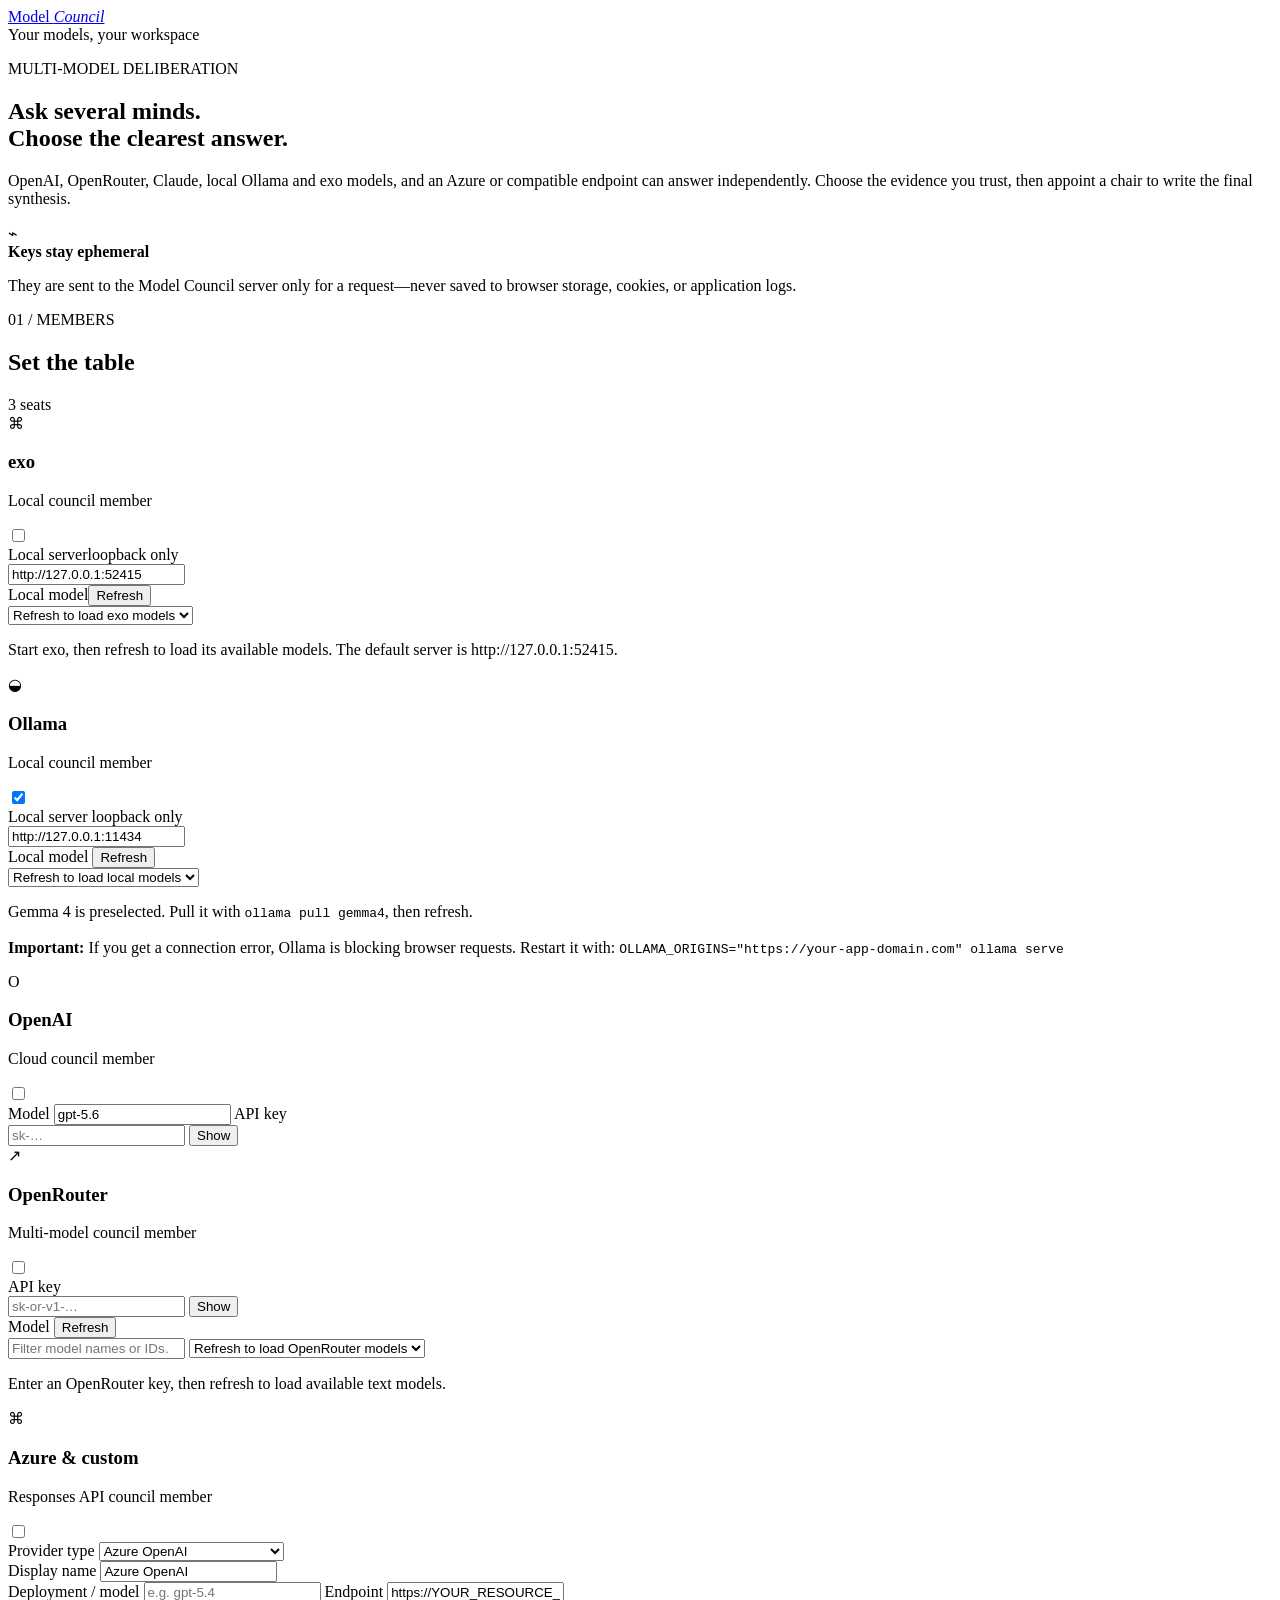
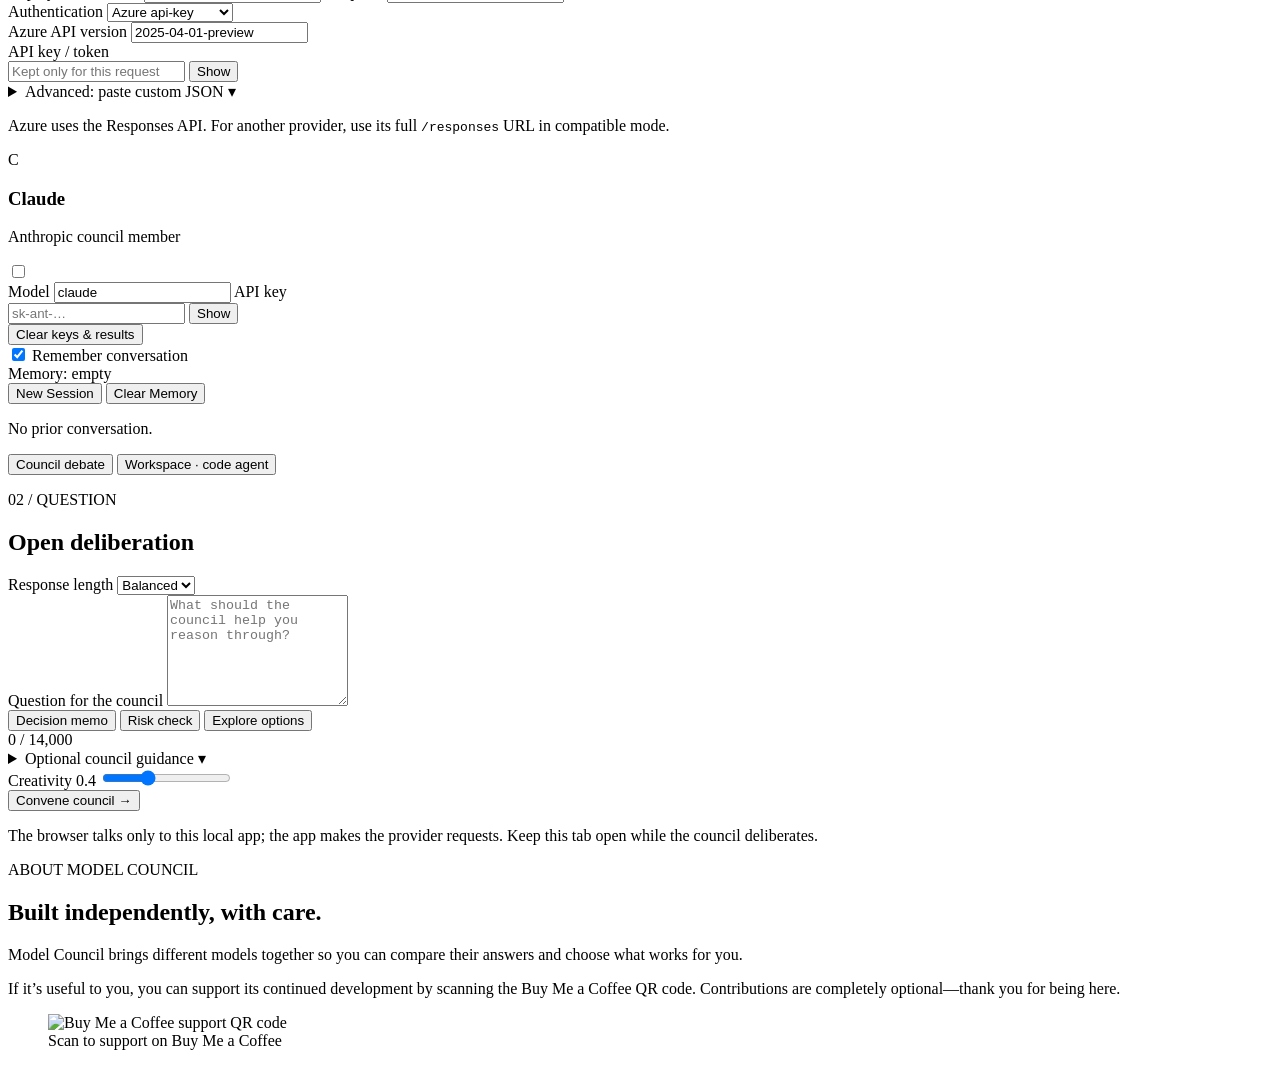
==== commit 65d2a1d1: "Added QR link" ====
--- a/app/static/index.html
+++ b/app/static/index.html
@@ -552,6 +552,18 @@
           </div><!-- /workspace-mode -->
         </section>
       </section>
+      <section class="about-support" aria-labelledby="about-title">
+        <div class="about-copy">
+          <p class="eyebrow">ABOUT MODEL COUNCIL</p>
+          <h2 id="about-title">Built independently, with care.</h2>
+          <p>Model Council brings different models together so you can compare their answers and choose what works for you.</p>
+          <p>If it’s useful to you, you can support its continued development by scanning the Buy Me a Coffee QR code. Contributions are completely optional—thank you for being here.</p>
+        </div>
+        <figure class="support-qr">
+          <img src="/buymeacoffee-qr.png" alt="Buy Me a Coffee support QR code" width="280" height="280" loading="lazy" />
+          <figcaption>Scan to support on Buy Me a Coffee</figcaption>
+        </figure>
+      </section>
     </main>
 
     <div id="toast" class="toast" role="status" aria-live="polite" hidden></div>
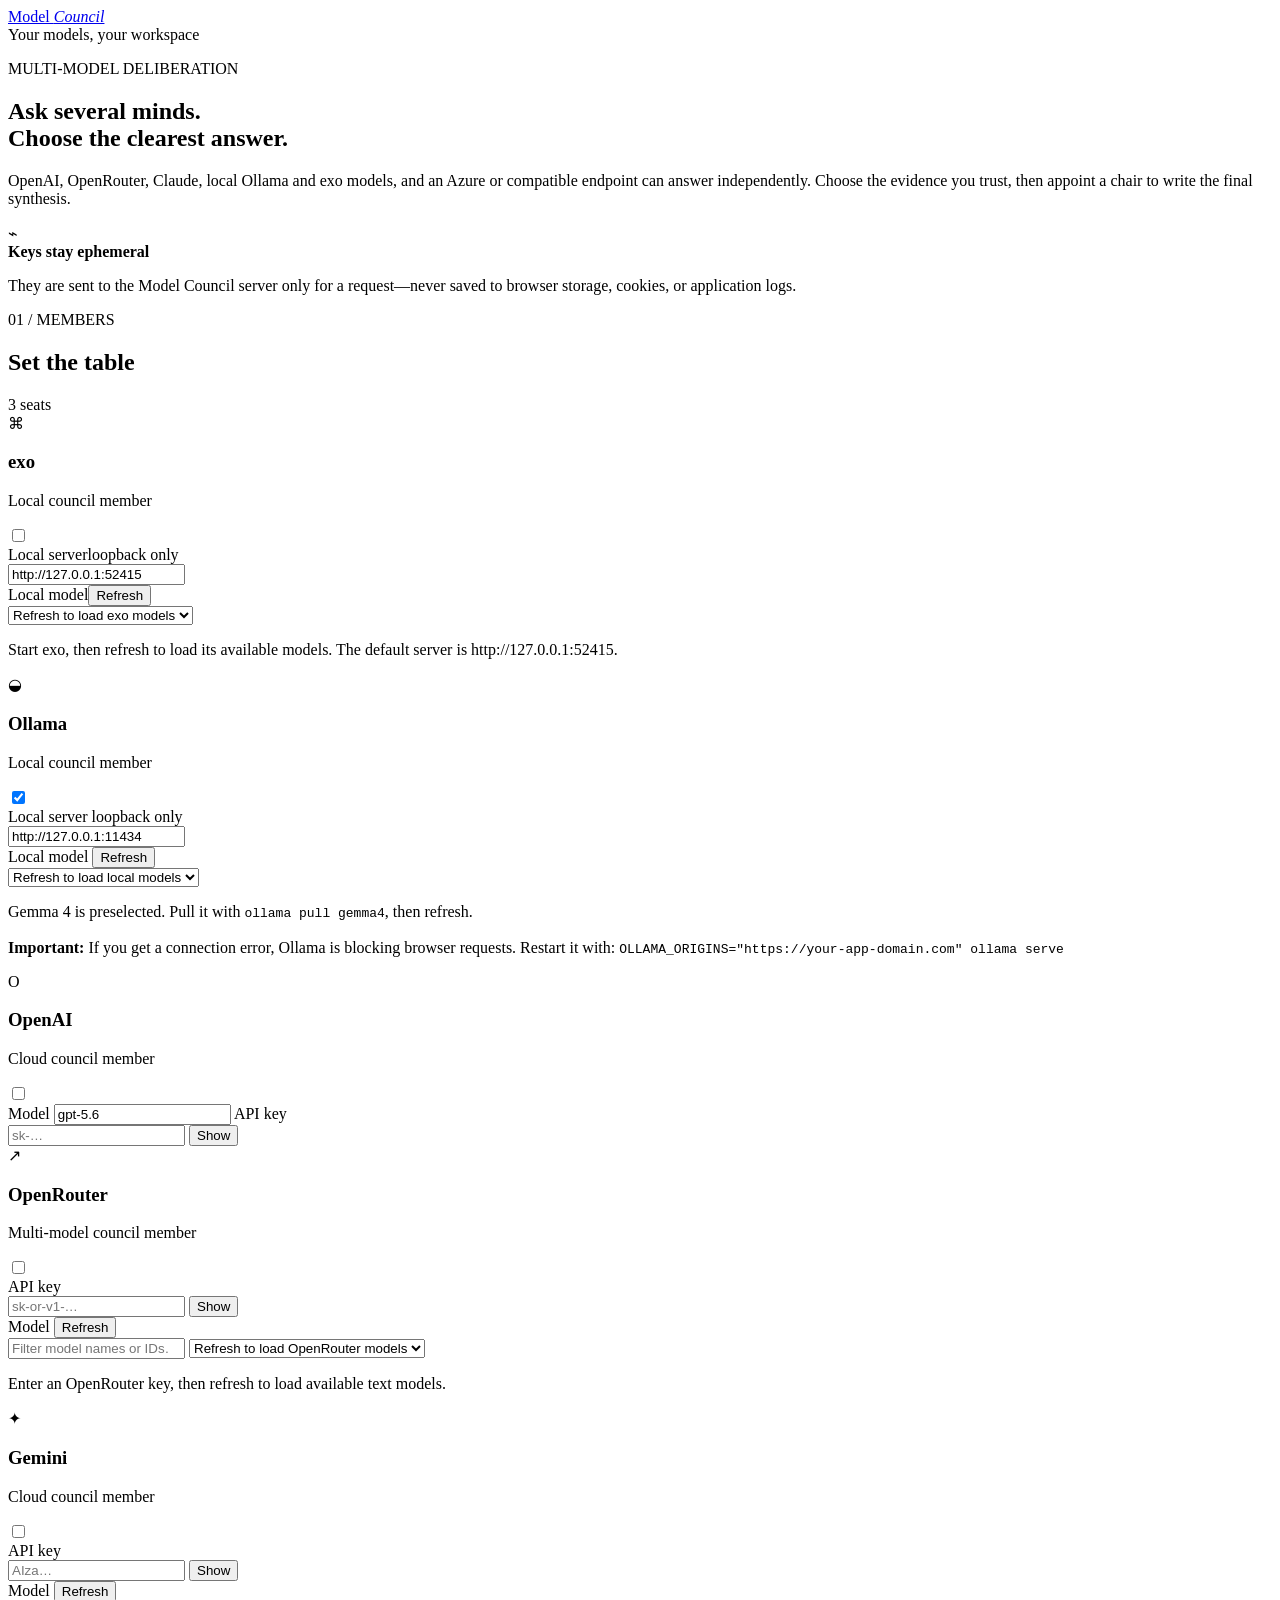
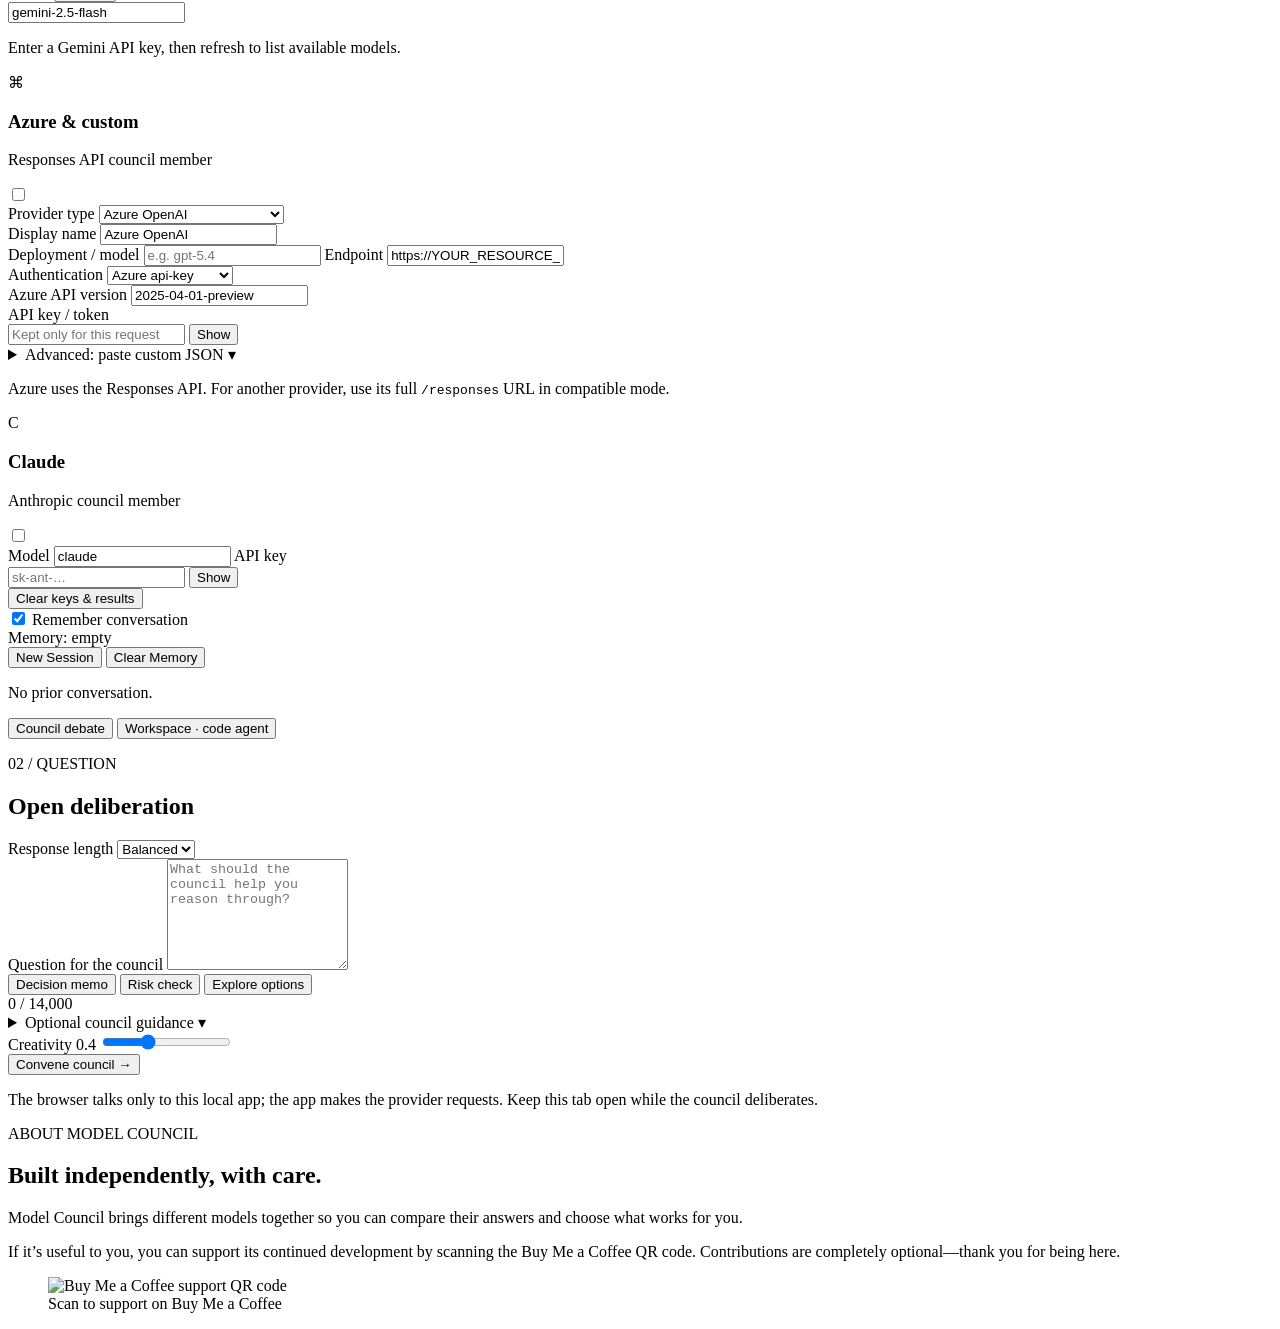
==== commit 610c36e4: "Added gemini as a council member" ====
--- a/app/static/index.html
+++ b/app/static/index.html
@@ -171,6 +171,34 @@
                 <option value="">Refresh to load OpenRouter models</option>
               </select>
               <p id="openrouter-status" class="connection-note">Enter an OpenRouter key, then refresh to load available text models.</p>
+            </article>
+
+            <article class="provider-card provider-gemini" data-provider-card="gemini">
+              <div class="provider-head">
+                <div class="provider-title">
+                  <span class="provider-glyph gemini-glyph" aria-hidden="true">✦</span>
+                  <div>
+                    <h3>Gemini</h3>
+                    <p>Cloud council member</p>
+                  </div>
+                </div>
+                <label class="switch" aria-label="Enable Gemini">
+                  <input id="gemini-enabled" type="checkbox" />
+                  <span></span>
+                </label>
+              </div>
+              <label class="field-label" for="gemini-key">API key</label>
+              <div class="secret-field">
+                <input id="gemini-key" class="field-input" type="password" placeholder="AIza…" autocomplete="off" autocapitalize="off" spellcheck="false" />
+                <button class="reveal-secret" type="button" data-reveal="gemini-key" aria-label="Show Gemini API key">Show</button>
+              </div>
+              <div class="inline-label-row model-row">
+                <label class="field-label" for="gemini-model">Model</label>
+                <button id="refresh-gemini" class="quiet-button" type="button">Refresh</button>
+              </div>
+              <input id="gemini-model" class="field-input" value="gemini-2.5-flash" maxlength="200" list="gemini-model-options" spellcheck="false" />
+              <datalist id="gemini-model-options"></datalist>
+              <p id="gemini-status" class="connection-note">Enter a Gemini API key, then refresh to list available models.</p>
             </article>
 
             <article class="provider-card provider-custom" data-provider-card="custom">
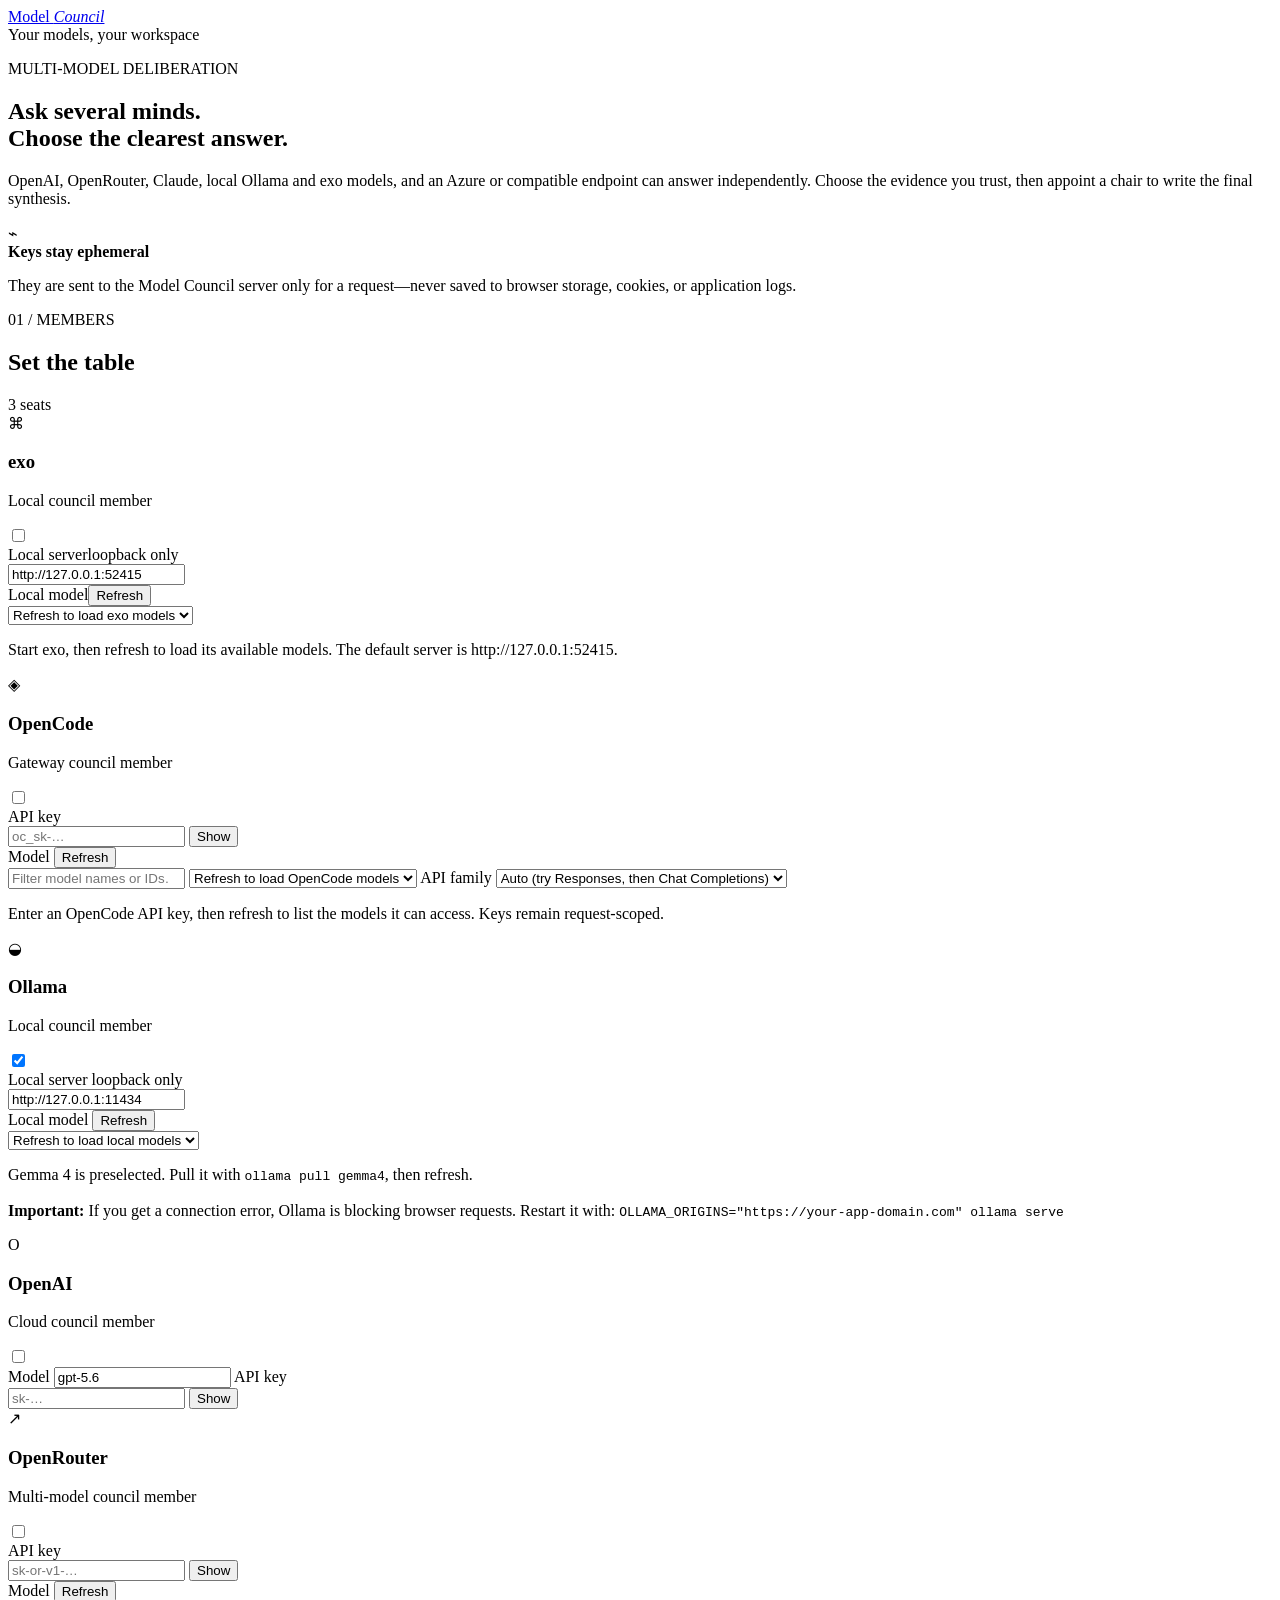
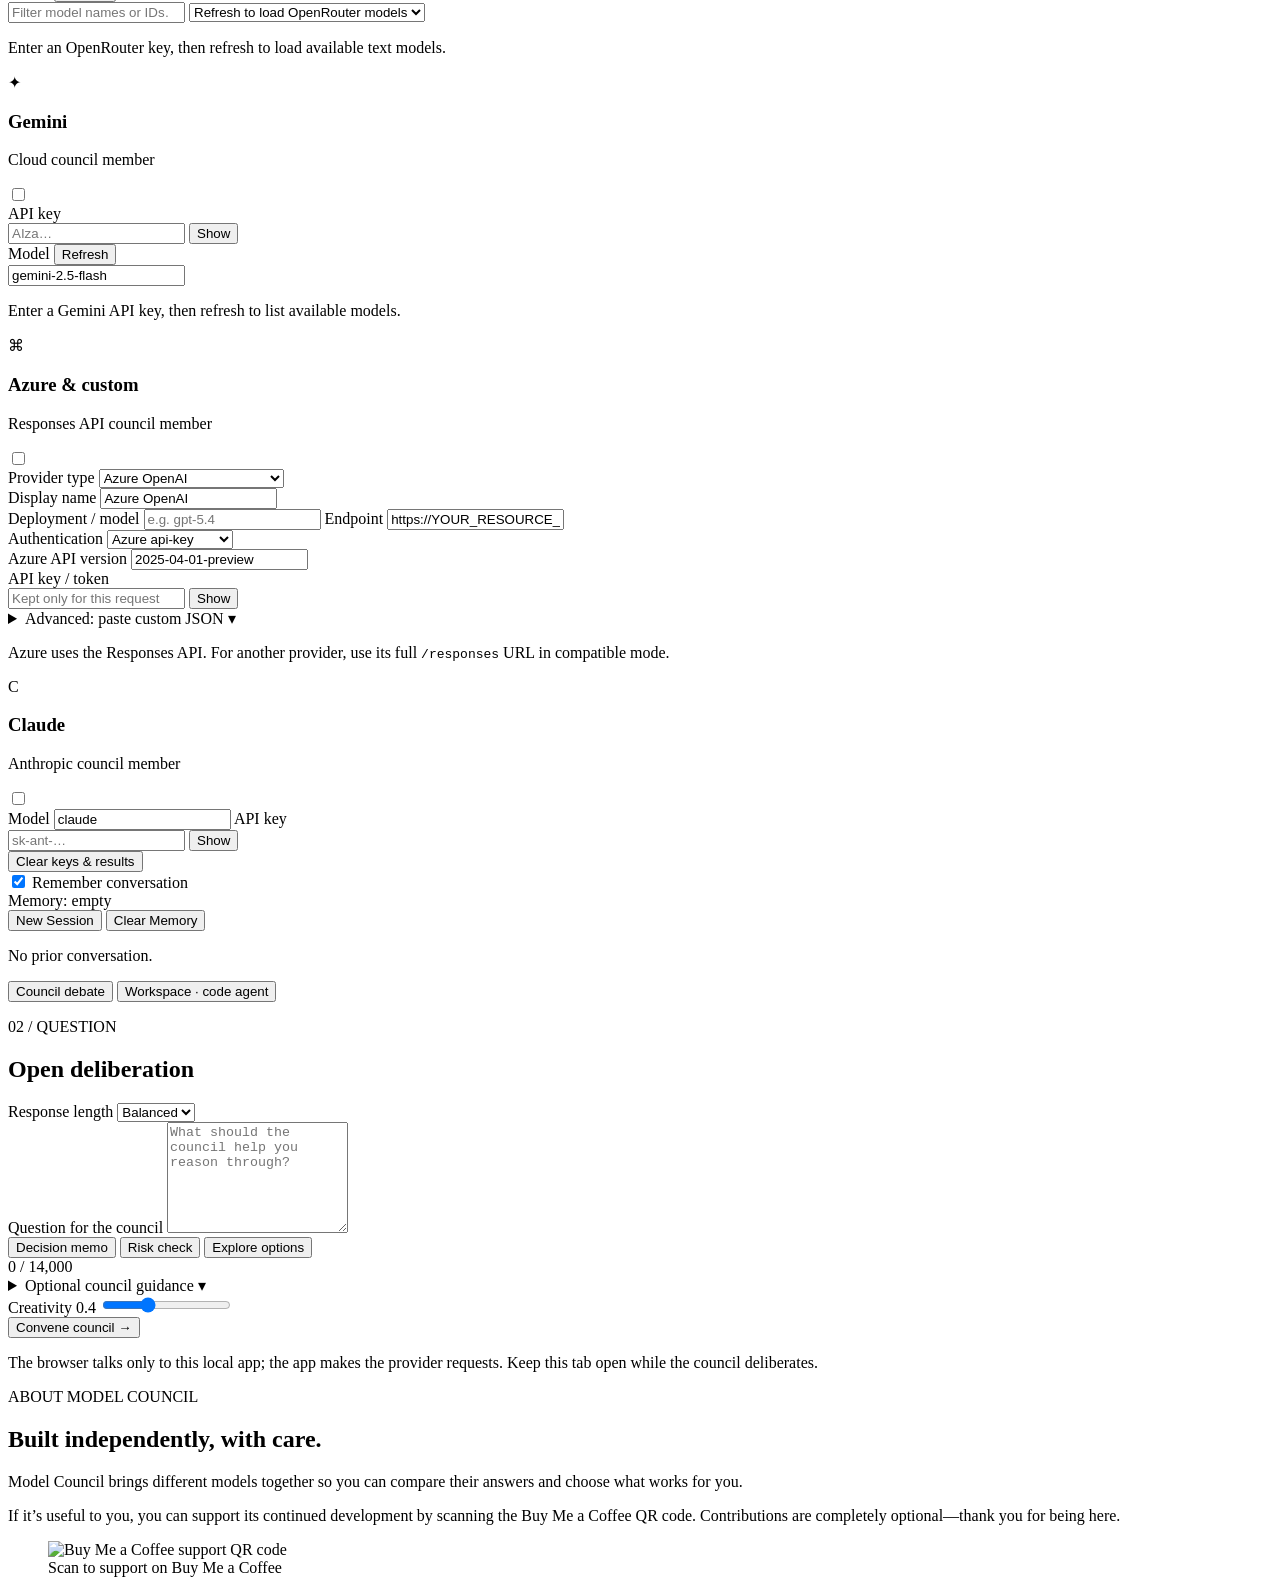
==== commit 6955fb43: "Added opencode to the lists" ====
--- a/app/static/index.html
+++ b/app/static/index.html
@@ -5,7 +5,7 @@
     <meta name="viewport" content="width=device-width, initial-scale=1" />
     <meta
       name="description"
-      content="Ask OpenAI, Claude, Ollama, exo, and Azure or compatible Responses API models for independent answers, then let a chair synthesize them."
+      content="Ask OpenAI, OpenRouter, Claude, Gemini, Ollama, exo, OpenCode, and Azure or compatible Responses API models for independent answers, then let a chair synthesize them."
     />
     <title>Model Council</title>
     <link rel="stylesheet" href="/styles.css" />
@@ -67,6 +67,41 @@
               <div class="inline-label-row model-row"><label class="field-label" for="exo-model">Local model</label><button id="refresh-exo" class="quiet-button" type="button">Refresh</button></div>
               <select id="exo-model" class="field-input" aria-label="exo model"><option value="">Refresh to load exo models</option></select>
               <p id="exo-status" class="connection-note">Start exo, then refresh to load its available models. The default server is http://127.0.0.1:52415.</p>
+            </article>
+            <article class="provider-card provider-opencode" data-provider-card="opencode">
+              <div class="provider-head">
+                <div class="provider-title">
+                  <span class="provider-glyph opencode-glyph" aria-hidden="true">◈</span>
+                  <div>
+                    <h3>OpenCode</h3>
+                    <p>Gateway council member</p>
+                  </div>
+                </div>
+                <label class="switch" aria-label="Enable OpenCode">
+                  <input id="opencode-enabled" type="checkbox" />
+                  <span></span>
+                </label>
+              </div>
+              <label class="field-label" for="opencode-key">API key</label>
+              <div class="secret-field">
+                <input id="opencode-key" class="field-input" type="password" placeholder="oc_sk-…" autocomplete="off" autocapitalize="off" spellcheck="false" />
+                <button class="reveal-secret" type="button" data-reveal="opencode-key" aria-label="Show OpenCode API key">Show</button>
+              </div>
+              <div class="inline-label-row model-row">
+                <label class="field-label" for="opencode-model">Model</label>
+                <button id="refresh-opencode" class="quiet-button" type="button">Refresh</button>
+              </div>
+              <input id="opencode-model-search" class="field-input field-input-small" type="search" placeholder="Filter model names or IDs…" aria-label="Filter OpenCode models" />
+              <select id="opencode-model" class="field-input" aria-label="OpenCode model">
+                <option value="">Refresh to load OpenCode models</option>
+              </select>
+              <label class="field-label" for="opencode-protocol">API family</label>
+              <select id="opencode-protocol" class="field-input" aria-label="OpenCode API family">
+                <option value="auto">Auto (try Responses, then Chat Completions)</option>
+                <option value="responses">OpenAI Responses API</option>
+                <option value="chat-completions">OpenAI Chat Completions</option>
+              </select>
+              <p id="opencode-status" class="connection-note">Enter an OpenCode API key, then refresh to list the models it can access. Keys remain request-scoped.</p>
             </article>
             <article class="provider-card provider-ollama" data-provider-card="ollama">
               <div class="provider-head">
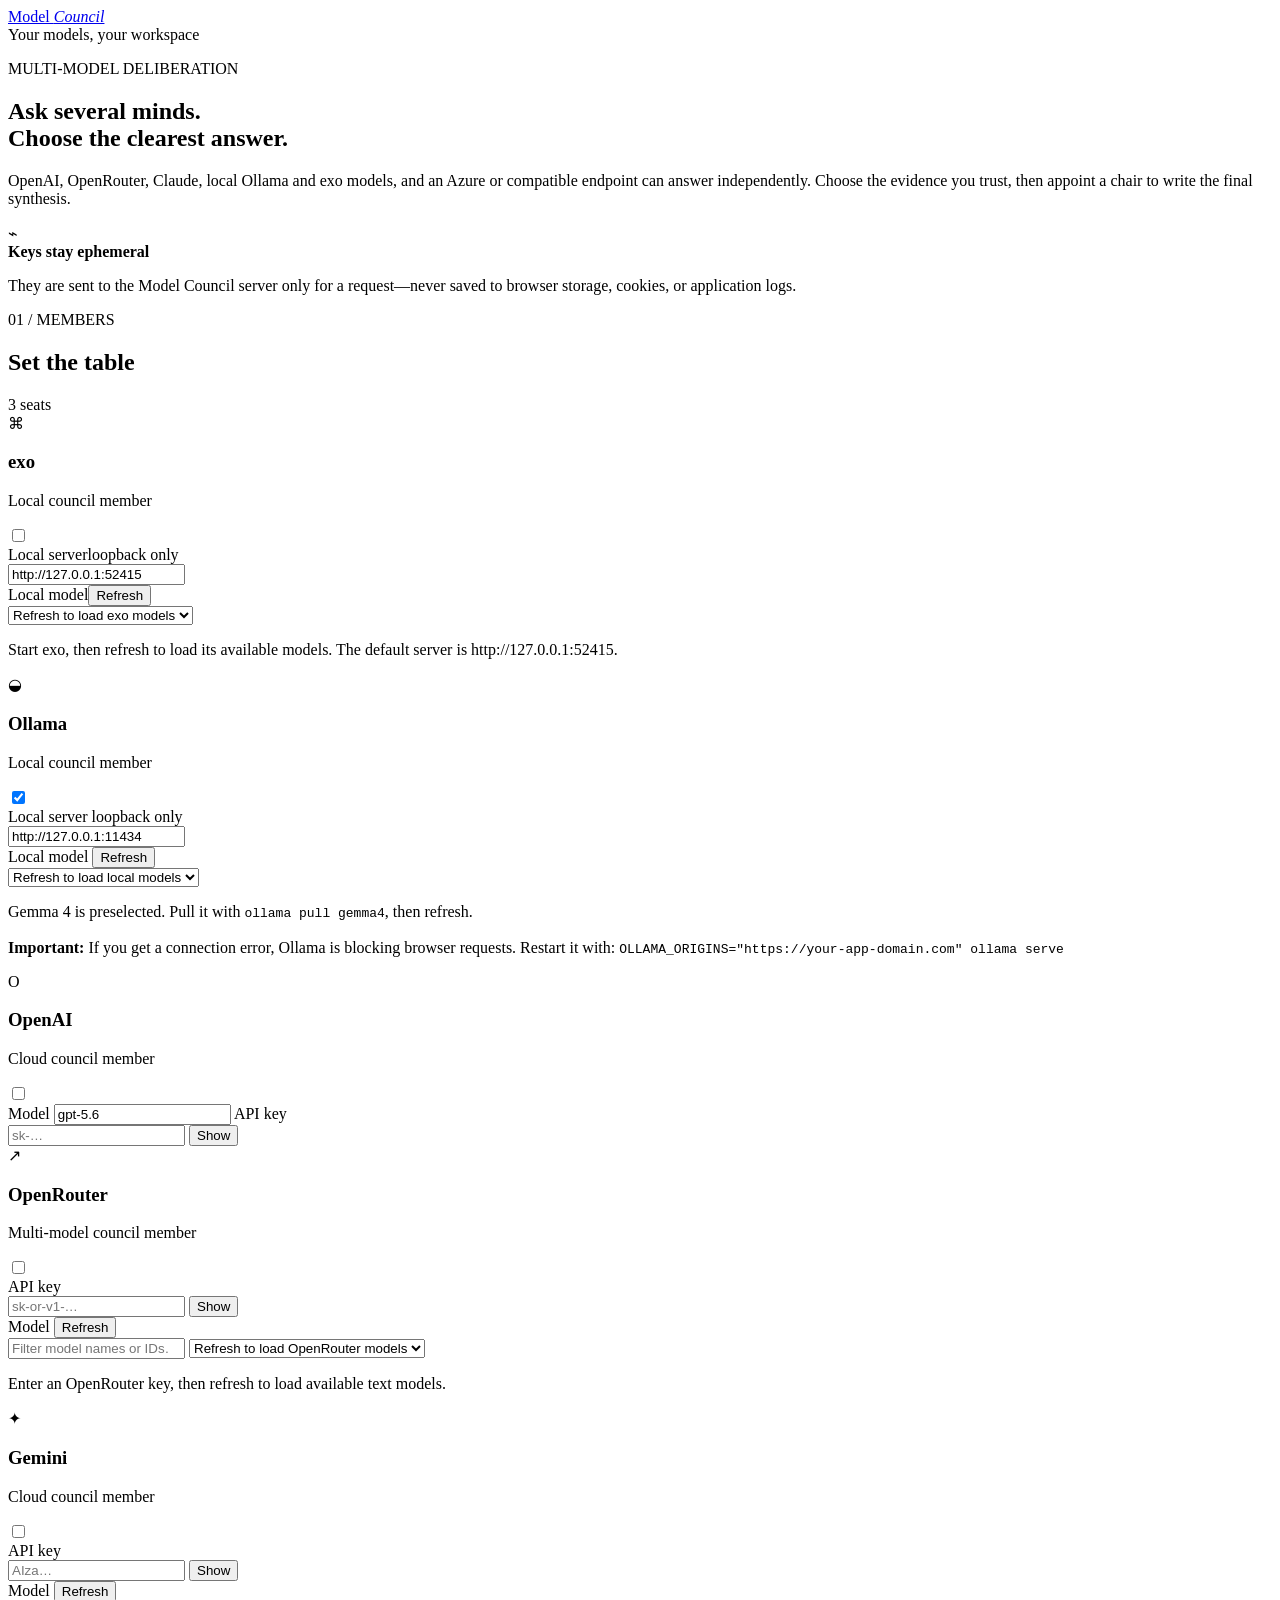
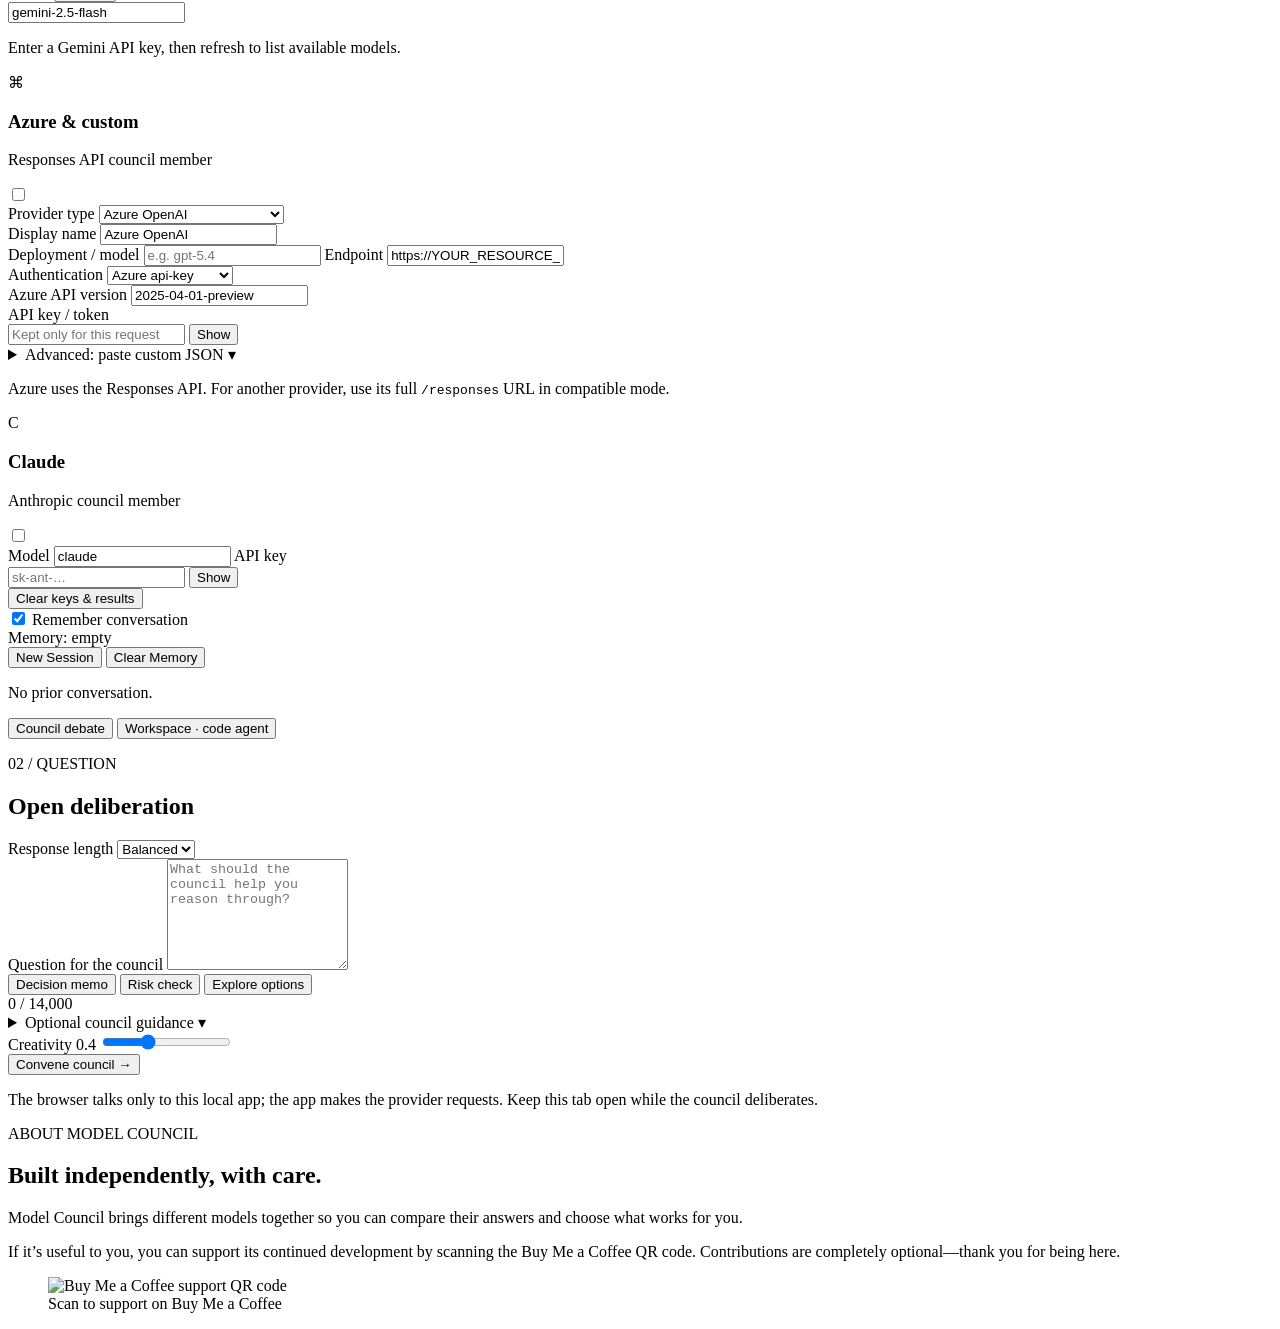
==== commit 816a1876: "removed opencode" ====
--- a/app/static/index.html
+++ b/app/static/index.html
@@ -5,7 +5,7 @@
     <meta name="viewport" content="width=device-width, initial-scale=1" />
     <meta
       name="description"
-      content="Ask OpenAI, OpenRouter, Claude, Gemini, Ollama, exo, OpenCode, and Azure or compatible Responses API models for independent answers, then let a chair synthesize them."
+      content="Ask OpenAI, OpenRouter, Claude, Gemini, Ollama, exo, and Azure or compatible Responses API models for independent answers, then let a chair synthesize them."
     />
     <title>Model Council</title>
     <link rel="stylesheet" href="/styles.css" />
@@ -67,41 +67,6 @@
               <div class="inline-label-row model-row"><label class="field-label" for="exo-model">Local model</label><button id="refresh-exo" class="quiet-button" type="button">Refresh</button></div>
               <select id="exo-model" class="field-input" aria-label="exo model"><option value="">Refresh to load exo models</option></select>
               <p id="exo-status" class="connection-note">Start exo, then refresh to load its available models. The default server is http://127.0.0.1:52415.</p>
-            </article>
-            <article class="provider-card provider-opencode" data-provider-card="opencode">
-              <div class="provider-head">
-                <div class="provider-title">
-                  <span class="provider-glyph opencode-glyph" aria-hidden="true">◈</span>
-                  <div>
-                    <h3>OpenCode</h3>
-                    <p>Gateway council member</p>
-                  </div>
-                </div>
-                <label class="switch" aria-label="Enable OpenCode">
-                  <input id="opencode-enabled" type="checkbox" />
-                  <span></span>
-                </label>
-              </div>
-              <label class="field-label" for="opencode-key">API key</label>
-              <div class="secret-field">
-                <input id="opencode-key" class="field-input" type="password" placeholder="oc_sk-…" autocomplete="off" autocapitalize="off" spellcheck="false" />
-                <button class="reveal-secret" type="button" data-reveal="opencode-key" aria-label="Show OpenCode API key">Show</button>
-              </div>
-              <div class="inline-label-row model-row">
-                <label class="field-label" for="opencode-model">Model</label>
-                <button id="refresh-opencode" class="quiet-button" type="button">Refresh</button>
-              </div>
-              <input id="opencode-model-search" class="field-input field-input-small" type="search" placeholder="Filter model names or IDs…" aria-label="Filter OpenCode models" />
-              <select id="opencode-model" class="field-input" aria-label="OpenCode model">
-                <option value="">Refresh to load OpenCode models</option>
-              </select>
-              <label class="field-label" for="opencode-protocol">API family</label>
-              <select id="opencode-protocol" class="field-input" aria-label="OpenCode API family">
-                <option value="auto">Auto (try Responses, then Chat Completions)</option>
-                <option value="responses">OpenAI Responses API</option>
-                <option value="chat-completions">OpenAI Chat Completions</option>
-              </select>
-              <p id="opencode-status" class="connection-note">Enter an OpenCode API key, then refresh to list the models it can access. Keys remain request-scoped.</p>
             </article>
             <article class="provider-card provider-ollama" data-provider-card="ollama">
               <div class="provider-head">
